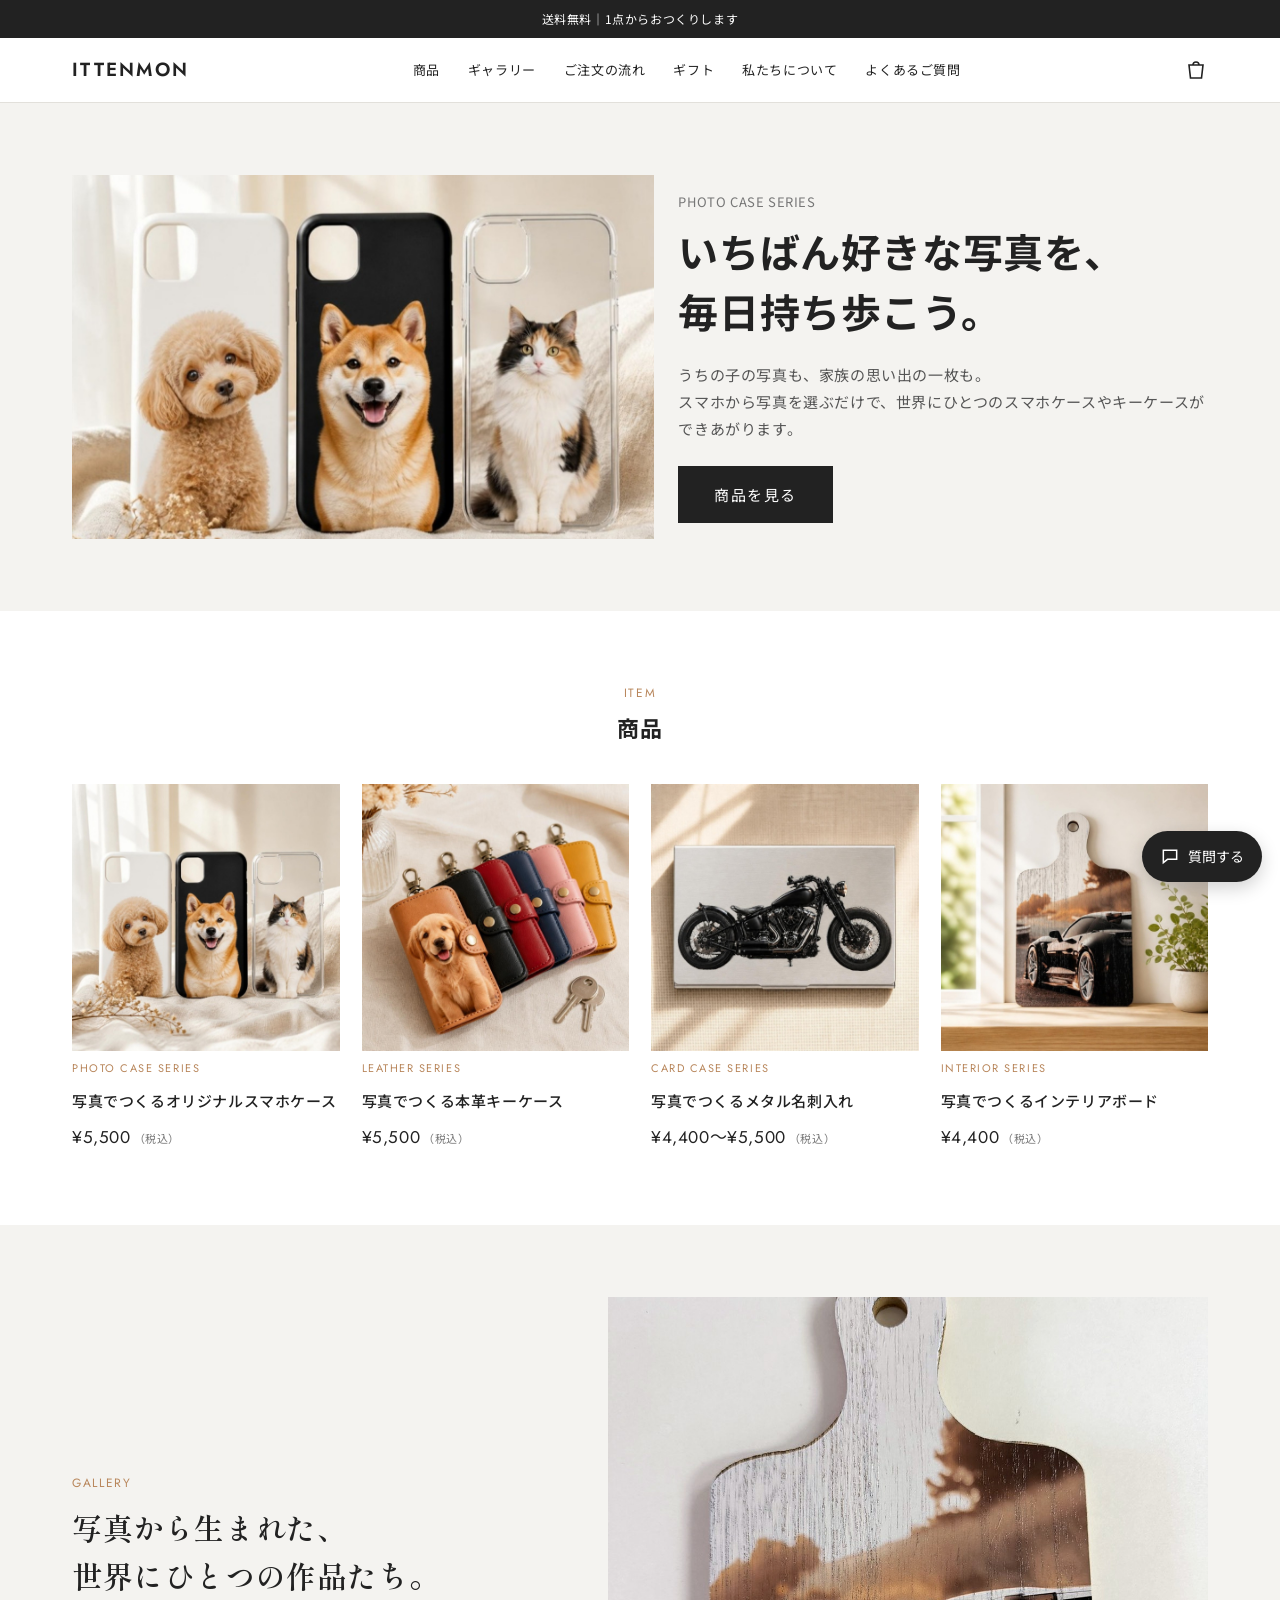
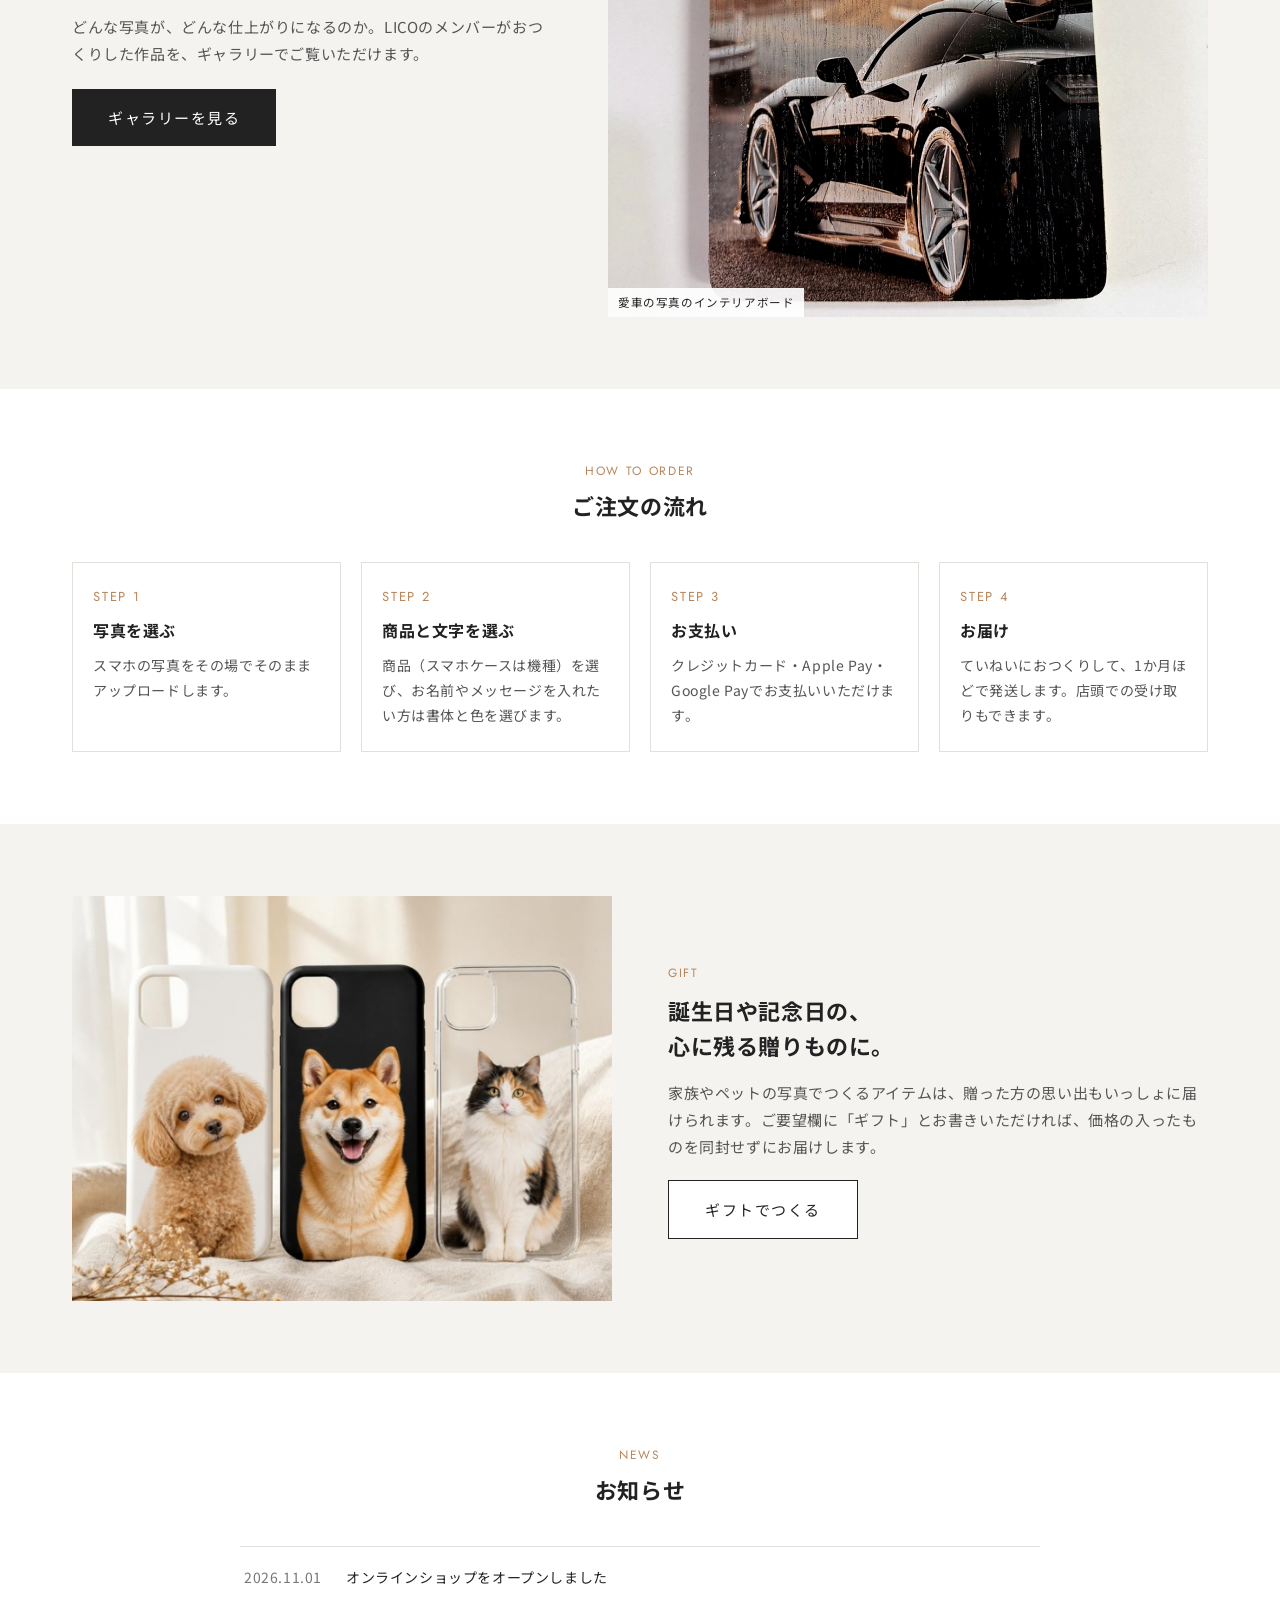
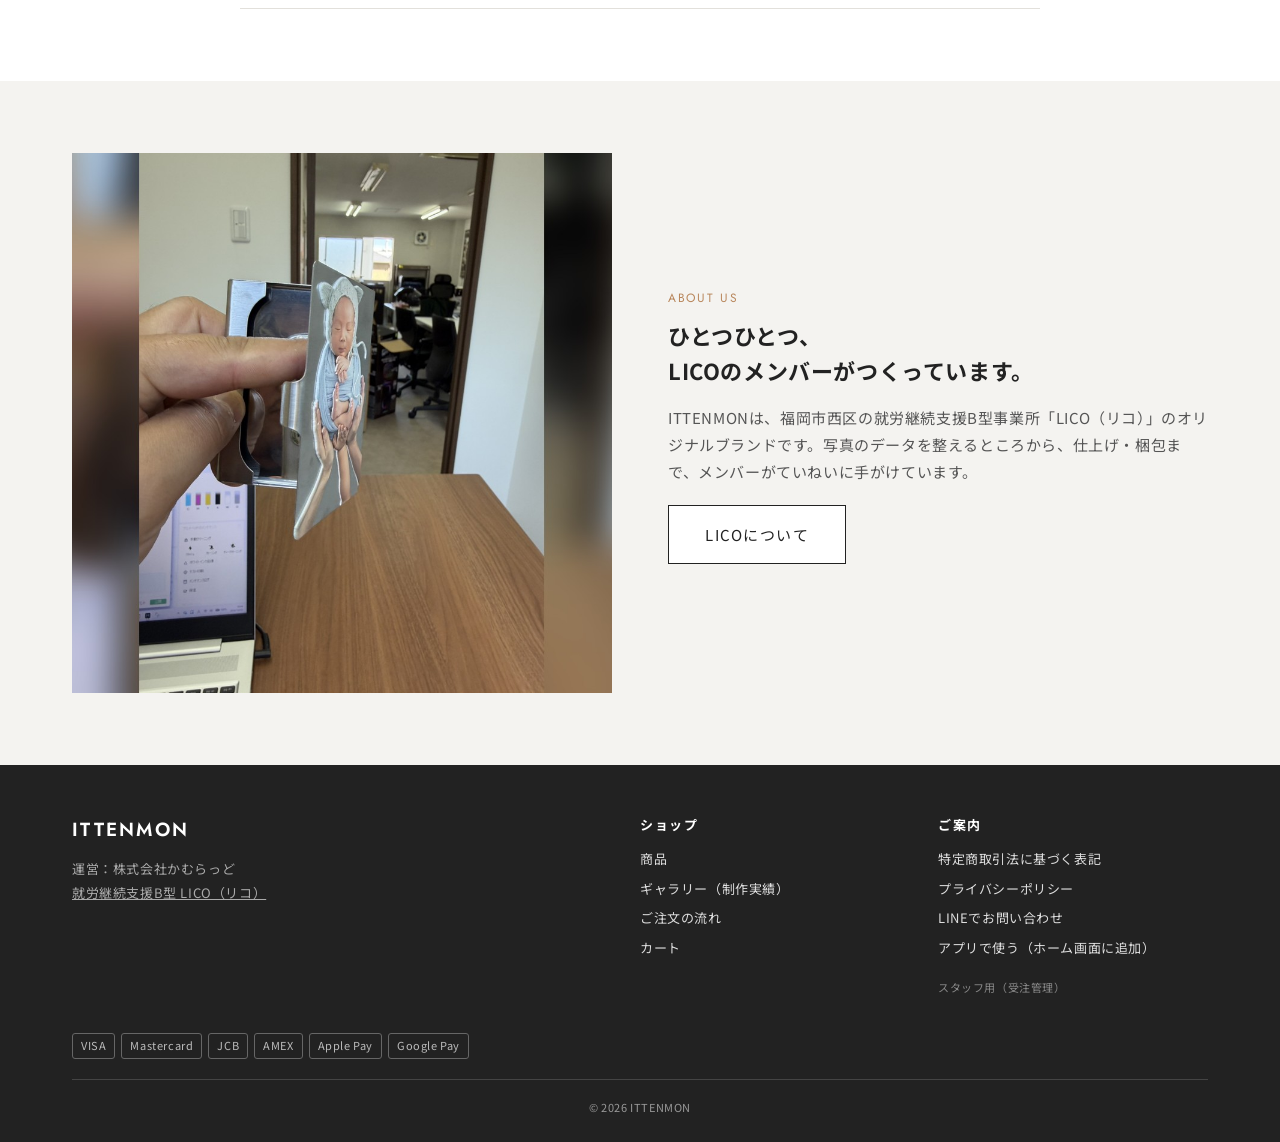
==== index.html @ b313ed53 "iPhoneのホーム画面に追加の手順を新しいSafari（…→共有）に合わせ、LINEなどアプリ内で開いたときはSafariで開くよう案内 Co-Authored-By: Claude Opus 5." ====
<!doctype html>
<html lang="ja">
<head>
<meta charset="utf-8">
<meta name="viewport" content="width=device-width, initial-scale=1, viewport-fit=cover">
<title>ITTENMON｜写真でつくるスマホケース・キーケース・名刺入れ</title>
<meta name="description" content="ITTENMON は、福岡市の就労継続支援B型事業所LICO（リコ）が手がけるオンラインショップです。お気に入りの写真で、世界にひとつのスマホケース・本革キーケース・名刺入れ・インテリアボードをおつくりします。">
<link rel="canonical" href="https://syurob-lico-fukuoka.github.io/LICO_PET_original/">
<meta property="og:type" content="website">
<meta property="og:site_name" content="ITTENMON">
<meta property="og:title" content="ITTENMON｜写真でつくるスマホケース・キーケース・名刺入れ">
<meta property="og:description" content="お気に入りの写真で、世界にひとつのスマホケースやキーケースを。福岡市の就労継続支援B型事業所LICOがおつくりします。">
<meta property="og:url" content="https://syurob-lico-fukuoka.github.io/LICO_PET_original/">
<meta property="og:image" content="https://syurob-lico-fukuoka.github.io/LICO_PET_original/img/phonecase.jpg">
<meta property="og:locale" content="ja_JP">
<meta name="twitter:card" content="summary_large_image">
<script type="application/ld+json">{"@context":"https://schema.org","@type":"OnlineStore","name":"ITTENMON","url":"https://syurob-lico-fukuoka.github.io/LICO_PET_original/","parentOrganization":{"@type":"Organization","name":"株式会社かむらっど"},"sameAs":["https://syurob-lico-fukuoka.github.io/syuroB-LICO/"]}</script>
<link rel="preconnect" href="https://fonts.googleapis.com">
<link rel="preconnect" href="https://fonts.gstatic.com" crossorigin>
<link href="https://fonts.googleapis.com/css2?family=Noto+Sans+JP:wght@400;500;700&family=Jost:wght@400;500;600&family=Shippori+Mincho:wght@600&display=swap" rel="stylesheet">
<link rel="stylesheet" href="css/shop.css?v=1017a">
<style>
.hero{position:relative;background:var(--bg-sub);overflow:hidden}
.hero-in{display:grid;gap:24px;align-items:center;padding-block:40px}
@media(min-width:900px){.hero-in{grid-template-columns:1.1fr 1fr;padding-block:72px}}
.hero img{width:100%;aspect-ratio:16/10;object-fit:cover}
.hero .sub{font-size:13px;color:var(--sub)}
.hero h1{font-size:clamp(24px,4vw,40px);line-height:1.5;margin:8px 0 20px;text-wrap:balance}
section.sec{padding-block:72px}
@media(max-width:767px){section.sec{padding-block:52px}}
.sec-title{text-align:center;margin-bottom:36px}
.sec-title .en{font-size:12px;color:var(--accent);display:block}
.sec-title h2{font-size:22px;margin-top:4px}
.bg-sub{background:var(--bg-sub)}
.feature{display:grid;gap:28px;align-items:center}
@media(min-width:900px){.feature{grid-template-columns:1fr 1fr;gap:56px}}
.feature img{aspect-ratio:1;object-fit:cover;width:100%}
.feature .price{font-family:var(--f-en);font-size:24px;margin:8px 0 16px}
.feature .price small{font-family:var(--f-body);font-size:12px;color:var(--sub);margin-left:4px}
.howto{display:grid;gap:20px;counter-reset:s}
@media(min-width:768px){.howto{grid-template-columns:repeat(4,1fr)}}
.howto li{list-style:none;background:#fff;border:1px solid var(--line);padding:22px 20px;display:flex;flex-direction:column;gap:8px}
.howto .n{font-family:var(--f-en);color:var(--accent);font-size:13px;letter-spacing:.14em}
.howto h3{font-size:16px}
.howto p{font-size:14px;color:#555}
.two{display:grid;gap:32px;align-items:center}
@media(min-width:768px){.two{grid-template-columns:1fr 1fr;gap:56px}}
.two .ph{aspect-ratio:4/3;background:var(--img);display:flex;align-items:center;justify-content:center;color:#a9a59c;font-size:12px}
.two h3{font-size:22px;line-height:1.6;margin:8px 0 16px}
.two p{color:#555;margin-bottom:20px}
.news{max-width:800px;margin:0 auto;list-style:none;border-top:1px solid var(--line)}
.news li{display:flex;gap:24px;padding:18px 4px;border-bottom:1px solid var(--line);font-size:14px}
.news time{color:var(--sub);flex-shrink:0}
@media(max-width:767px){.news li{flex-direction:column;gap:2px}}
.plist{display:grid;gap:22px;grid-template-columns:repeat(auto-fill,minmax(220px,1fr))}
.pcard{display:flex;flex-direction:column;gap:8px;color:inherit;text-decoration:none}
.pcard .ph{aspect-ratio:1;background:#f4f2ee;overflow:hidden}
.pcard .ph img{width:100%;height:100%;object-fit:cover;transition:transform .3s}
.pcard:hover .ph img{transform:scale(1.03)}
.pcard .s{font-family:var(--f-en);font-size:11px;letter-spacing:.14em;color:var(--accent)}
.pcard .n{font-size:15px;font-weight:500}
.pcard .pr{font-family:var(--f-en);font-size:17px}
.pcard .pr small{font-size:11px;color:var(--sub);margin-left:3px}
.gal{display:grid;gap:28px;align-items:center}
@media(min-width:900px){.gal{grid-template-columns:1fr 1.25fr;gap:56px}}
.gal h3{font-family:"Shippori Mincho",serif;font-weight:600;font-size:clamp(22px,3vw,30px);line-height:1.6;margin:8px 0 14px}
.gal p{color:#555;margin-bottom:22px}
.gal-pics{display:grid;gap:10px;grid-template-columns:repeat(2,1fr)}
.gal-pics a{position:relative;overflow:hidden;background:var(--img);display:block}
.gal-pics a:first-child{grid-row:span 2}
.gal-pics img{width:100%;height:100%;object-fit:cover;aspect-ratio:3/4;transition:transform .6s cubic-bezier(.2,.7,.2,1)}
.gal-pics a:not(:first-child) img{aspect-ratio:1}
.gal-pics a:hover img{transform:scale(1.04)}
.gal-pics.one{grid-template-columns:1fr}
.gal-pics.one img{aspect-ratio:4/5;max-height:620px}
.gal-pics span{position:absolute;left:0;bottom:0;background:rgba(255,255,255,.92);font-size:11.5px;padding:4px 10px}
</style>
<link rel="manifest" href="manifest.webmanifest">
<meta name="theme-color" content="#ffffff">
<link rel="apple-touch-icon" href="img/app/shop-180.png">
<link rel="icon" href="img/app/shop-192.png">
<meta name="apple-mobile-web-app-capable" content="yes">
<meta name="mobile-web-app-capable" content="yes">
<meta name="apple-mobile-web-app-title" content="ITTENMON">
</head>
<body>
<div id="site-header"></div>

<div class="hero"><div class="wrap hero-in">
  <img src="img/phonecase.jpg?v=1017a" alt="ペットの写真をプリントした白・黒・透明のスマホケース">
  <div>
    <p class="sub">PHOTO CASE SERIES</p>
    <h1>いちばん好きな写真を、<br>毎日持ち歩こう。</h1>
    <p style="margin-bottom:24px;color:#555">うちの子の写真も、家族の思い出の一枚も。<br>スマホから写真を選ぶだけで、世界にひとつのスマホケースやキーケースができあがります。</p>
    <a href="product.html" class="btn">商品を見る</a>
  </div>
</div></div>

<section class="sec" id="item">
  <div class="wrap">
    <div class="sec-title"><span class="en">ITEM</span><h2>商品</h2></div>
    <div class="plist" id="plist"></div>
  </div>
</section>

<section class="sec bg-sub" id="gallery">
  <div class="wrap gal">
    <div>
      <span class="en" style="font-size:12px;color:var(--accent)">GALLERY</span>
      <h3>写真から生まれた、<br>世界にひとつの作品たち。</h3>
      <p>どんな写真が、どんな仕上がりになるのか。LICOのメンバーがおつくりした作品を、ギャラリーでご覧いただけます。</p>
      <a href="gallery.html" class="btn">ギャラリーを見る</a>
    </div>
    <div class="gal-pics" id="galPics"></div>
  </div>
</section>

<section class="sec" id="howto">
  <div class="wrap">
    <div class="sec-title"><span class="en">HOW TO ORDER</span><h2>ご注文の流れ</h2></div>
    <ol class="howto">
      <li><span class="n">STEP 1</span><h3>写真を選ぶ</h3><p>スマホの写真をその場でそのままアップロードします。</p></li>
      <li><span class="n">STEP 2</span><h3>商品と文字を選ぶ</h3><p>商品（スマホケースは機種）を選び、お名前やメッセージを入れたい方は書体と色を選びます。</p></li>
      <li><span class="n">STEP 3</span><h3>お支払い</h3><p>クレジットカード・Apple Pay・Google Payでお支払いいただけます。</p></li>
      <li><span class="n">STEP 4</span><h3>お届け</h3><p>ていねいにおつくりして、1か月ほどで発送します。店頭での受け取りもできます。</p></li>
    </ol>
  </div>
</section>

<section class="sec bg-sub" id="gift">
  <div class="wrap two">
    <img src="img/phonecase.jpg?v=1017a" alt="ギフトにもおすすめのオリジナルケース" style="aspect-ratio:4/3;object-fit:cover;width:100%">
    <div>
      <span class="en" style="font-size:12px;color:var(--accent)">GIFT</span>
      <h3>誕生日や記念日の、<br>心に残る贈りものに。</h3>
      <p>家族やペットの写真でつくるアイテムは、贈った方の思い出もいっしょに届けられます。ご要望欄に「ギフト」とお書きいただければ、価格の入ったものを同封せずにお届けします。</p>
      <a href="product.html" class="btn btn-line">ギフトでつくる</a>
    </div>
  </div>
</section>

<section class="sec" id="news">
  <div class="wrap">
    <div class="sec-title"><span class="en">NEWS</span><h2>お知らせ</h2></div>
    <ul class="news">
      <li><time>2026.11.01</time><span>オンラインショップをオープンしました</span></li>
    </ul>
  </div>
</section>

<section class="sec bg-sub" id="about">
  <div class="wrap two">
    <img src="img/sample-work.jpg?v=1017a" alt="LICOでのものづくり" style="aspect-ratio:1;object-fit:cover;width:100%">
    <div>
      <span class="en" style="font-size:12px;color:var(--accent)">ABOUT US</span>
      <h3>ひとつひとつ、<br>LICOのメンバーがつくっています。</h3>
      <p>ITTENMONは、福岡市西区の就労継続支援B型事業所「LICO（リコ）」のオリジナルブランドです。写真のデータを整えるところから、仕上げ・梱包まで、メンバーがていねいに手がけています。</p>
      <a href="https://syurob-lico-fukuoka.github.io/syuroB-LICO/" class="btn btn-line" target="_blank" rel="noopener">LICOについて</a>
    </div>
  </div>
</section>

<div id="site-footer"></div>
<script src="js/config.js?v=1017a"></script>
<script src="js/common.js?v=1018c"></script>
<script src="js/gallery.js?v=1017a"></script>
<script src="js/chatbot.js?v=1017a" defer></script>
<script>
  const {S, yen, chrome} = window.LICO;
  chrome();
  const esc = window.LICO.esc;
  document.getElementById("plist").innerHTML = S.PRODUCTS.map(p => `<a class="pcard" href="product.html?id=${p.id}">
    <div class="ph"><img src="${esc(p.images[0])}" alt="${esc(p.name)}の見本" loading="lazy"></div>
    <span class="s">${esc(p.series)}</span><span class="n">${esc(p.name)}</span>
    <span class="pr">${p.kind === "variant" ? p.variants.map(v => yen(v.price)).join("〜") : yen(p.price)}<small>（税込）</small></span></a>`).join("");
  // ギャラリー：おすすめ（pick）→新しい順に最大3件
  const G = (window.ITTENMON_GALLERY || []).slice().sort((a,b) => (b.pick?1:0)-(a.pick?1:0) || String(b.date||"").localeCompare(String(a.date||""))).slice(0, 3);
  const gp = document.getElementById("galPics");
  if(!G.length) document.getElementById("gallery").hidden = true;
  gp.classList.toggle("one", G.length < 3);
  gp.innerHTML = (G.length < 3 ? G.slice(0,1) : G).map(w => `<a href="gallery.html?item=${encodeURIComponent(w.product)}"><img src="${esc(w.img)}" alt="${esc(w.title)}" loading="lazy"><span>${esc(w.title)}</span></a>`).join("");
</script>
</body>
</html>
---- css/shop.css ----
/* ITTENMON 共通スタイル（白ベース・墨色＋アクセント1色） */
:root{
  --bg:#ffffff; --bg-sub:#f4f3f0; --panel:#ececea; --text:#222; --sub:#777; --line:#e2e0db;
  --accent:#b8865b; --danger:#b3261e; --img:#e9e7e2; --max:1200px;
  --f-body:"Noto Sans JP","Hiragino Sans",sans-serif; --f-en:"Jost","Noto Sans JP",sans-serif;
}
*{box-sizing:border-box;margin:0;padding:0}
html{scroll-behavior:smooth}
body{background:var(--bg);color:var(--text);font-family:var(--f-body);font-size:15px;line-height:1.8;letter-spacing:.04em}
a{color:inherit;text-decoration:none}
img{max-width:100%;display:block}
[hidden]{display:none!important}
button,input,select,textarea{font:inherit;color:inherit}
.wrap{max-width:var(--max);margin:0 auto;padding-inline:16px}
@media(min-width:768px){.wrap{padding-inline:32px}}
.en{font-family:var(--f-en);letter-spacing:.14em}
:focus-visible{outline:2px solid var(--accent);outline-offset:2px}

/* お知らせバー・ヘッダー */
.notice{background:var(--text);color:#fff;font-size:12px;text-align:center;padding:8px 16px}
.mode-bar{background:var(--accent);color:#fff;font-size:13px;text-align:center;padding:8px 16px;font-weight:700}
header.site{position:sticky;top:env(safe-area-inset-top,0px);z-index:50;background:rgba(255,255,255,.96);border-bottom:1px solid var(--line);backdrop-filter:blur(6px)}
.head{display:flex;align-items:center;justify-content:space-between;height:64px;gap:16px}
.logo{font-family:var(--f-en);font-weight:600;font-size:19px;letter-spacing:.12em;white-space:nowrap}
.gnav{display:none;gap:28px;font-size:13px}
.gnav a:hover{color:var(--accent)}
@media(min-width:960px){.gnav{display:flex}}
.cart-link{position:relative;display:flex;align-items:center}
.cart-link svg{width:24px;height:24px}
.cart-count{position:absolute;top:-6px;right:-9px;background:var(--accent);color:#fff;font-size:10px;min-width:17px;height:17px;border-radius:9px;display:flex;align-items:center;justify-content:center;padding:0 4px}
.cart-count[data-n="0"]{display:none}

/* ボタン */
.btn{display:inline-flex;align-items:center;justify-content:center;gap:8px;background:var(--text);color:#fff;padding:15px 36px;font-size:15px;letter-spacing:.1em;border:0;cursor:pointer;transition:.2s}
.btn:hover{background:var(--accent)}
.btn:disabled{background:#bbb;cursor:not-allowed}
.btn-line{background:#fff;color:var(--text);border:1px solid var(--text)}
.btn-line:hover{background:var(--text);color:#fff}
.btn-block{width:100%}

/* 商品ページ */
.p-head{text-align:center;padding:40px 0 24px}
.p-head .series{font-size:12px;color:var(--sub)}
.p-head h1{font-size:clamp(20px,3vw,28px);font-weight:700;line-height:1.5;margin-top:6px;text-wrap:balance}
.p-head .price{font-family:var(--f-en);font-size:22px;margin-top:10px}
.p-head .price small{font-family:var(--f-body);font-size:12px;color:var(--sub);margin-left:4px}
.price-bar{position:sticky;top:calc(env(safe-area-inset-top,0px) + 64px);z-index:40;background:rgba(255,255,255,.97);border-bottom:1px solid var(--line);text-align:center;padding:8px 16px;font-family:var(--f-en);font-size:18px;transform:translateY(-100%);opacity:0;pointer-events:none;transition:.2s}
.price-bar.show{transform:none;opacity:1}
.p-main{display:grid;gap:32px;padding-bottom:56px}
@media(min-width:900px){.p-main{grid-template-columns:1fr 1fr;gap:48px;align-items:start}}
.p-media{display:flex;flex-direction:column;gap:12px;min-width:0}
@media(min-width:900px){.p-media{position:sticky;top:140px}}
.p-main-img{aspect-ratio:1;background:var(--bg-sub);display:flex;align-items:center;justify-content:center;overflow:hidden;position:relative}
.thumbs{display:grid;grid-template-columns:repeat(5,1fr);gap:8px}
.thumbs button{aspect-ratio:1;border:1px solid var(--line);background:var(--bg-sub);padding:0;cursor:pointer;overflow:hidden}
.thumbs button[aria-current="true"]{border:2px solid var(--text)}
.thumbs img{width:100%;height:100%;object-fit:cover}

/* ケースのプレビュー */
.mock{width:46%;max-width:260px;aspect-ratio:9/19;border-radius:15% / 7%;background:#d9d6cf;box-shadow:0 18px 40px rgba(0,0,0,.18), inset 0 0 0 3px rgba(255,255,255,.4);position:relative;overflow:hidden}
.mock img{width:100%;height:100%;object-fit:cover}
.mock .cam{position:absolute;top:3.5%;left:6%;width:36%;aspect-ratio:1;border-radius:22%;background:rgba(30,30,30,.82);box-shadow:inset 0 0 0 2px rgba(255,255,255,.18)}
.mock .txt{position:absolute;left:8%;right:8%;bottom:9%;text-align:center;font-size:clamp(16px,2.6vw,26px);line-height:1.3;overflow-wrap:anywhere;text-shadow:0 1px 3px rgba(0,0,0,.35)}
.mock .empty{position:absolute;inset:0;display:flex;align-items:center;justify-content:center;text-align:center;font-size:12px;color:#8d887e;padding:20px}
.mock-cap{font-size:12px;color:var(--sub);text-align:center}

.p-info{display:flex;flex-direction:column;gap:20px;min-width:0}
.p-lead{white-space:pre-line}
.p-note{font-size:12px;color:var(--sub)}
.co-title{font-family:var(--f-en);font-weight:600;font-size:18px;letter-spacing:.12em;margin-top:8px}
.steps{list-style:none;display:flex;flex-direction:column}
.steps li{display:flex;align-items:center;gap:16px;position:relative;padding:6px 0}
.steps li+li::before{content:"▼";position:absolute;left:26px;top:-9px;font-size:8px;color:#aaa}
.steps .no{font-family:var(--f-en);font-size:11px;color:var(--sub);width:84px;flex-shrink:0;white-space:nowrap}
.steps a{border-bottom:1px solid transparent}
.steps a:hover{border-color:var(--text)}
.steps .done{color:var(--accent);font-size:12px}

.form-panel{background:var(--panel);padding:24px 20px;display:flex;flex-direction:column;gap:22px}
@media(min-width:600px){.form-panel{padding:28px 32px}}
.fld{display:flex;flex-direction:column;gap:8px;min-width:0}
.fld>label,.fld>.lbl{font-weight:700;font-size:14px}
.fld .req{color:var(--danger);font-size:11px;margin-left:6px;font-weight:400}
.fld .opt{color:var(--sub);font-size:11px;margin-left:6px;font-weight:400}
.fld input[type=text],.fld input[type=email],.fld input[type=tel],.fld select,.fld textarea{width:100%;background:#fff;border:1px solid #d6d3cc;padding:12px;font-size:15px;border-radius:0}
.fld select{max-width:340px}
.fld .help{font-size:12px;color:var(--sub)}
.fld .err{font-size:12px;color:var(--danger)}
.upload{display:flex;gap:14px;align-items:center;flex-wrap:wrap}
.upload .pick{display:inline-flex;align-items:center;gap:8px;background:#fff;border:1px dashed #a9a59c;padding:14px 18px;cursor:pointer}
.upload .pick input{position:absolute;width:1px;height:1px;opacity:0}
.upload .pv{width:72px;height:72px;object-fit:cover;border:1px solid var(--line);background:#fff}
.upload .state{font-size:13px}
.check{display:flex;gap:8px;align-items:flex-start;font-size:14px;cursor:pointer}
.check input{margin-top:5px}
.swatches{display:flex;gap:10px;flex-wrap:wrap}
.swatches button{background:#fff;border:1px solid #d6d3cc;padding:8px 10px;min-width:74px;cursor:pointer;display:flex;flex-direction:column;align-items:center;gap:4px;font-size:12px}
.swatches button .s{font-size:18px;line-height:1.2}
.swatches button .dot{width:22px;height:22px;border-radius:50%;border:1px solid #bbb}
.swatches button[aria-pressed="true"]{border:2px solid var(--text);padding:7px 9px}
.qty{display:inline-flex;border:1px solid #d6d3cc;background:#fff}
.qty button{width:44px;height:44px;border:0;background:none;font-size:18px;cursor:pointer}
.qty output{width:52px;display:flex;align-items:center;justify-content:center;font-family:var(--f-en);font-size:16px}
.sum-row{display:flex;justify-content:space-between;align-items:baseline;border-top:1px solid #d6d3cc;padding-top:14px}
.sum-row .v{font-family:var(--f-en);font-size:24px;font-variant-numeric:tabular-nums}
.sum-row .v small{font-family:var(--f-body);font-size:12px;color:var(--sub);margin-left:4px}
.ship-note{font-size:13px;color:var(--sub);white-space:pre-line}

/* 説明（CUSTOM LIST）・FAQ */
.c-list{border-top:1px solid var(--line);padding-block:48px;display:flex;flex-direction:column;gap:36px;max-width:760px;margin:0 auto}
.c-list h2{font-family:var(--f-en);font-size:18px;letter-spacing:.14em;text-align:center}
.c-item h3{font-size:16px;margin-bottom:8px}
.c-item p{color:#444;white-space:pre-line}
.c-item .back{display:inline-block;margin-top:10px;font-size:12px;color:var(--sub);border-bottom:1px solid var(--sub)}
.faq{max-width:760px;margin:0 auto;padding-bottom:64px}
.faq h2{font-family:var(--f-en);font-size:18px;letter-spacing:.14em;text-align:center;margin-bottom:20px}
.faq details{border-bottom:1px solid var(--line);padding:16px 4px}
.faq summary{cursor:pointer;font-weight:500;list-style:none;display:flex;justify-content:space-between;gap:12px}
.faq summary::after{content:"＋";color:var(--sub)}
.faq details[open] summary::after{content:"－"}
.faq details p{margin-top:10px;color:#444}

/* カート・注文情報 */
.page-title{text-align:center;padding:40px 0 28px}
.page-title .en{font-size:12px;color:var(--accent)}
.page-title h1{font-size:22px;margin-top:4px}
.cart-grid{display:grid;gap:32px;padding-bottom:64px}
@media(min-width:900px){.cart-grid{grid-template-columns:1.2fr 1fr;align-items:start}}
.ci{display:grid;grid-template-columns:88px 1fr;gap:16px;padding:18px 0;border-bottom:1px solid var(--line)}
.ci img,.ci .noimg{width:88px;height:88px;object-fit:contain;background:var(--bg-sub);display:flex;align-items:center;justify-content:center;font-size:11px;color:var(--sub);text-align:center}
.ci .name{font-weight:700}
.ci dl{display:grid;grid-template-columns:auto 1fr;gap:2px 12px;font-size:13px;color:#555;margin-top:4px}
.ci dt{color:var(--sub)}
.ci .row{display:flex;justify-content:space-between;align-items:center;gap:12px;margin-top:10px;flex-wrap:wrap}
.ci .rm{background:none;border:0;color:var(--sub);font-size:12px;text-decoration:underline;cursor:pointer}
.ci .amt{font-family:var(--f-en);font-variant-numeric:tabular-nums}
.box{background:var(--bg-sub);padding:24px 20px;display:flex;flex-direction:column;gap:18px}
.box h2{font-size:16px}
.totals{display:flex;flex-direction:column;gap:6px;font-size:14px}
.totals div{display:flex;justify-content:space-between}
.totals .grand{font-size:18px;font-weight:700;border-top:1px solid #d6d3cc;padding-top:10px;margin-top:4px}
.totals .grand span:last-child{font-family:var(--f-en)}
.seg{display:flex;border:1px solid #d6d3cc;background:#fff}
.seg button{flex:1;border:0;background:none;padding:12px 8px;cursor:pointer;font-size:14px}
.seg button[aria-pressed="true"]{background:var(--text);color:#fff;font-weight:700}
.grid2{display:grid;gap:14px}
@media(min-width:600px){.grid2{grid-template-columns:1fr 1fr}}
.alert{background:#fbe9e7;color:var(--danger);padding:12px 14px;font-size:14px}
.info{background:#fff;border:1px solid var(--line);padding:12px 14px;font-size:13px;color:#555}
.empty-cart{text-align:center;padding:40px 0 80px;color:var(--sub);display:flex;flex-direction:column;gap:20px;align-items:center}
.done-box{max-width:640px;margin:0 auto;padding:24px 0 80px;text-align:center;display:flex;flex-direction:column;gap:20px;align-items:center}
.done-box .no{font-family:var(--f-en);font-size:26px;letter-spacing:.1em;background:var(--bg-sub);padding:10px 24px}
.spinner{width:28px;height:28px;border:3px solid var(--line);border-top-color:var(--text);border-radius:50%;animation:spin 1s linear infinite}
@keyframes spin{to{transform:rotate(360deg)}}
@media (prefers-reduced-motion:reduce){.spinner{animation:none}}

/* 特商法など */
.doc{max-width:820px;margin:0 auto;padding-bottom:72px}
.doc table{width:100%;border-collapse:collapse;font-size:14px}
.doc th,.doc td{border-bottom:1px solid var(--line);padding:14px 10px;text-align:left;vertical-align:top}
.doc th{width:32%;color:var(--sub);font-weight:500}
.todo{color:var(--danger);font-weight:700}

/* フッター */
footer.site{background:var(--text);color:#ddd;padding:48px 0 24px;font-size:13px}
.foot{display:grid;gap:28px}
@media(min-width:768px){.foot{grid-template-columns:2fr 1fr 1fr}}
.foot .logo{color:#fff}
.foot h4{color:#fff;font-size:13px;margin-bottom:8px;letter-spacing:.12em}
.foot ul{list-style:none}
.foot li{padding:3px 0}
.foot a:hover{color:#fff;text-decoration:underline}
.pay{display:flex;flex-wrap:wrap;gap:6px;margin-top:32px}
.pay span{border:1px solid #666;border-radius:3px;padding:2px 8px;font-size:11px;color:#bbb}
.copy{margin-top:20px;padding-top:18px;border-top:1px solid #444;font-size:11px;color:#999;text-align:center}

.toast{position:fixed;left:50%;bottom:calc(24px + env(safe-area-inset-bottom,0px));transform:translate(-50%,20px);background:var(--text);color:#fff;padding:12px 24px;font-size:13px;opacity:0;transition:.3s;z-index:200;pointer-events:none}
.toast.show{opacity:1;transform:translate(-50%,0)}

/* ===== アプリ表示：スマホの下タブ ===== */
.tabbar{display:none}
@media(max-width:959px){
  body.has-tabbar{padding-bottom:calc(60px + env(safe-area-inset-bottom,0px))}
  .tabbar{display:grid;grid-template-columns:repeat(4,1fr);position:fixed;left:0;right:0;bottom:0;z-index:60;background:rgba(255,255,255,.97);backdrop-filter:blur(8px);border-top:1px solid var(--line);padding-bottom:env(safe-area-inset-bottom,0px)}
  .tabbar a{display:flex;flex-direction:column;align-items:center;gap:1px;padding:7px 2px 6px;font-size:10.5px;color:var(--sub);position:relative;letter-spacing:.02em}
  .tabbar svg{width:23px;height:23px}
  .tabbar a[aria-current="page"]{color:var(--text);font-weight:700}
  .tabbar .cart-count{top:3px;right:calc(50% - 20px)}
}
.install-modal{position:fixed;inset:0;z-index:200;background:rgba(0,0,0,.45);display:flex;align-items:flex-end;justify-content:center;padding:16px}
@media(min-width:600px){.install-modal{align-items:center}}
.install-box{background:#fff;width:min(420px,100%);padding:24px 22px;display:flex;flex-direction:column;gap:12px;font-size:14px}
.install-box h3{font-size:17px}
.install-box ol{padding-left:20px;display:flex;flex-direction:column;gap:6px}
@media(max-width:959px){
  body.has-tabbar .cb-btn{bottom:calc(72px + env(safe-area-inset-bottom,0px))!important;padding:11px 15px!important}
  body.has-tabbar .cb{bottom:calc(72px + env(safe-area-inset-bottom,0px))!important;height:min(560px,calc(100dvh - 150px))!important}
}
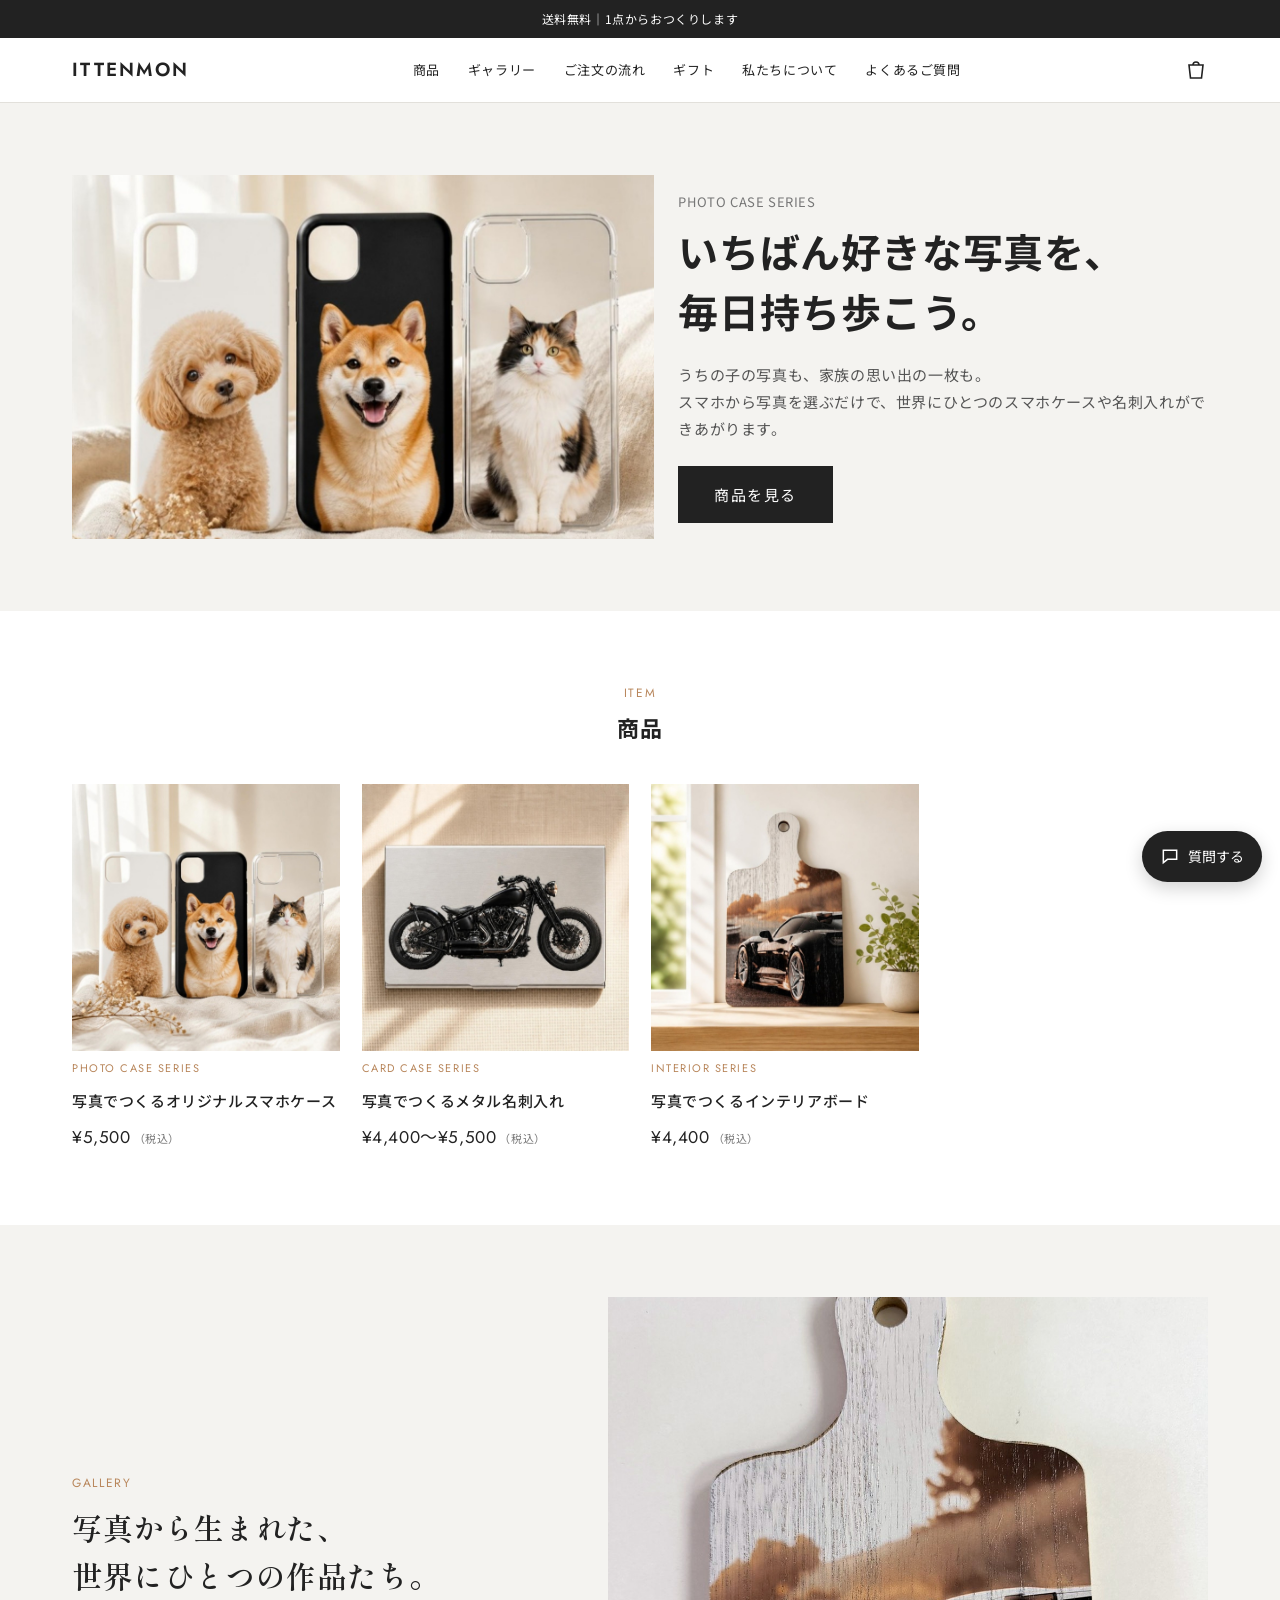
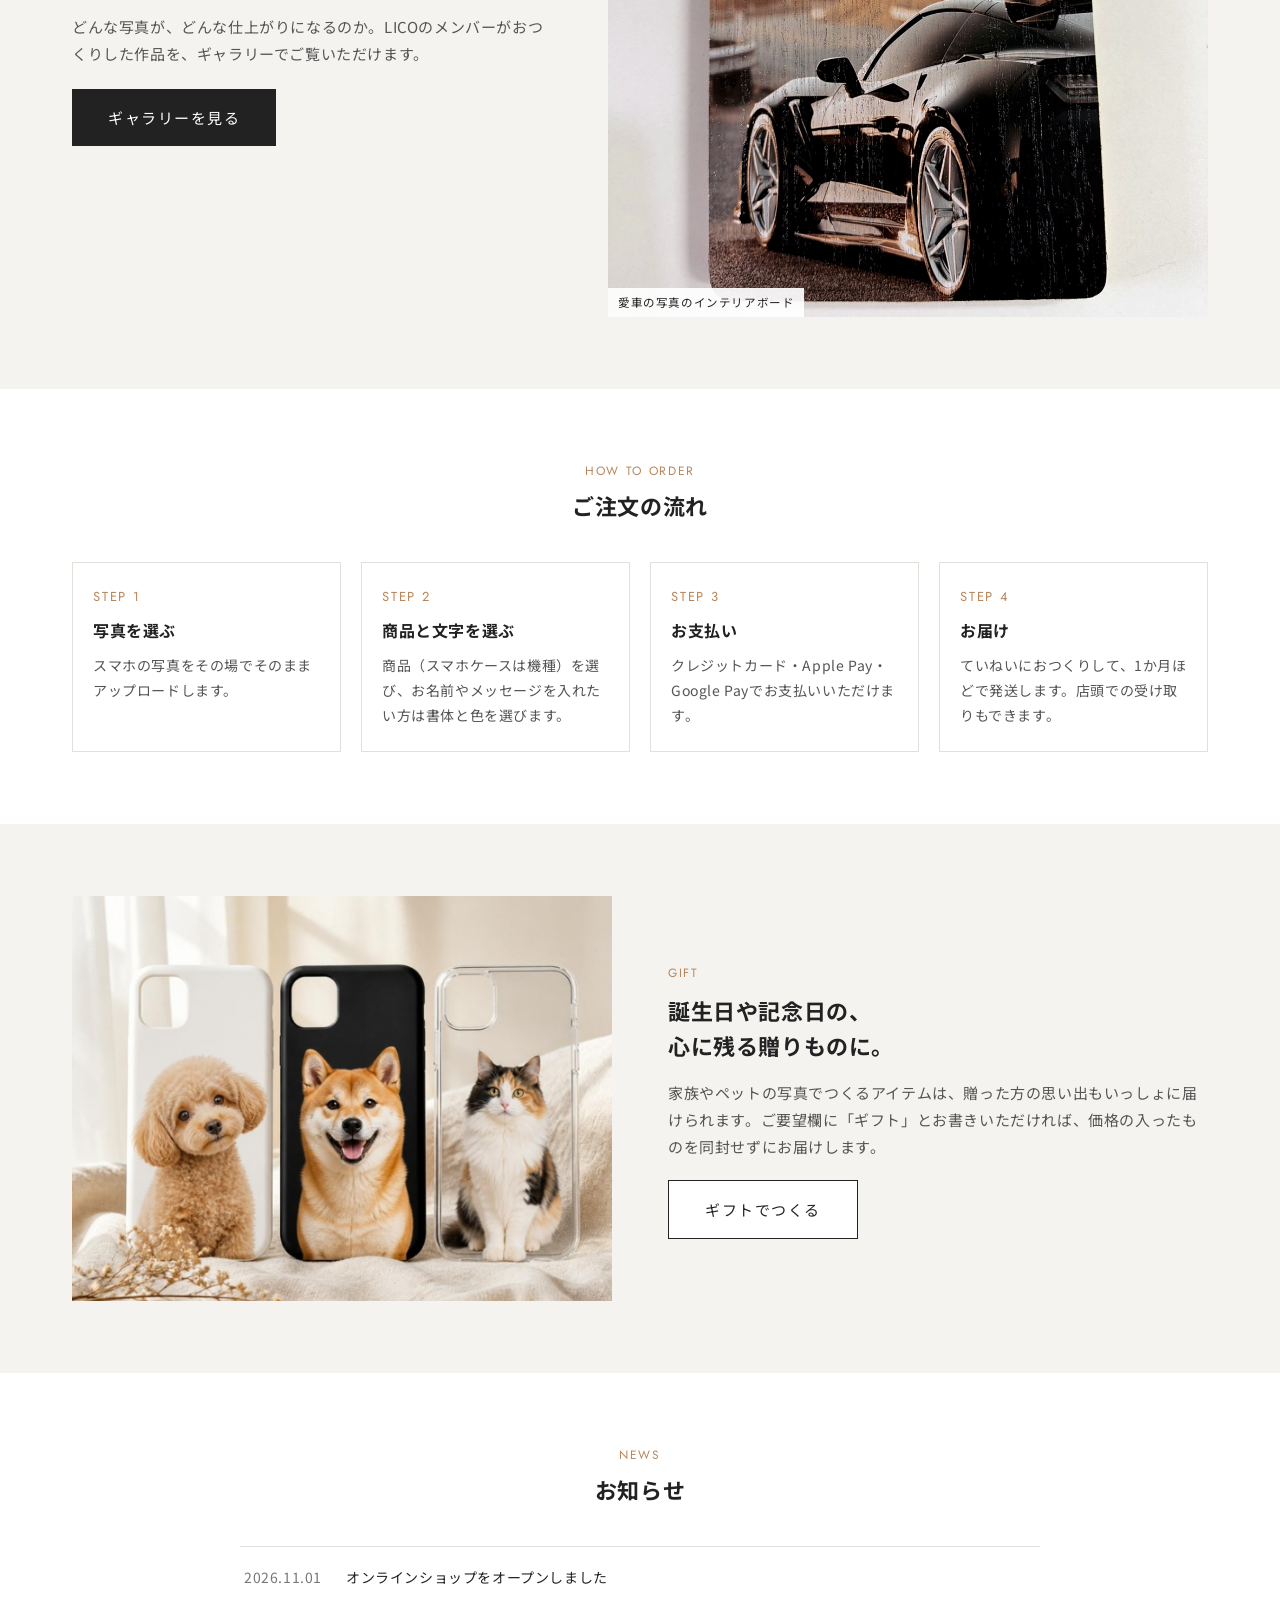
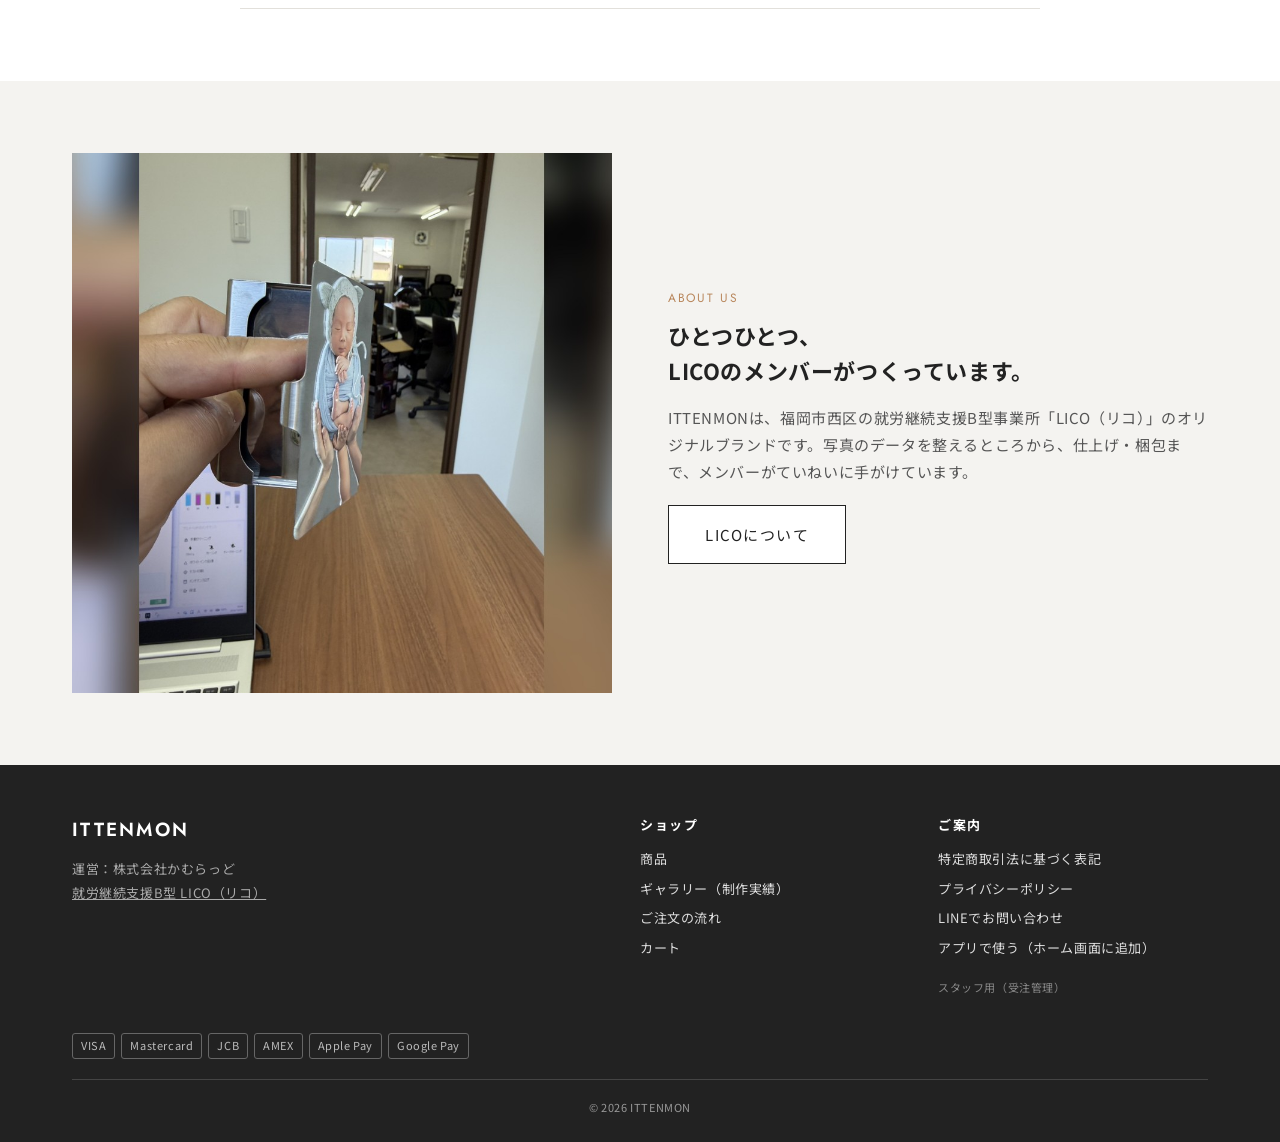
==== commit 9ce27422: "キーケースを商品から削除（商品一覧・チャットボット・説明文から外す） Co-Authored-By: Claude Opus 5.5 <noreply@anthropic.com>" ====
--- a/index.html
+++ b/index.html
@@ -3,13 +3,13 @@
 <head>
 <meta charset="utf-8">
 <meta name="viewport" content="width=device-width, initial-scale=1, viewport-fit=cover">
-<title>ITTENMON｜写真でつくるスマホケース・キーケース・名刺入れ</title>
-<meta name="description" content="ITTENMON は、福岡市の就労継続支援B型事業所LICO（リコ）が手がけるオンラインショップです。お気に入りの写真で、世界にひとつのスマホケース・本革キーケース・名刺入れ・インテリアボードをおつくりします。">
+<title>ITTENMON｜写真でつくるスマホケース・名刺入れ・インテリアボード</title>
+<meta name="description" content="ITTENMON は、福岡市の就労継続支援B型事業所LICO（リコ）が手がけるオンラインショップです。お気に入りの写真で、世界にひとつのスマホケース・名刺入れ・インテリアボードをおつくりします。">
 <link rel="canonical" href="https://syurob-lico-fukuoka.github.io/LICO_PET_original/">
 <meta property="og:type" content="website">
 <meta property="og:site_name" content="ITTENMON">
-<meta property="og:title" content="ITTENMON｜写真でつくるスマホケース・キーケース・名刺入れ">
-<meta property="og:description" content="お気に入りの写真で、世界にひとつのスマホケースやキーケースを。福岡市の就労継続支援B型事業所LICOがおつくりします。">
+<meta property="og:title" content="ITTENMON｜写真でつくるスマホケース・名刺入れ・インテリアボード">
+<meta property="og:description" content="お気に入りの写真で、世界にひとつのスマホケースや名刺入れを。福岡市の就労継続支援B型事業所LICOがおつくりします。">
 <meta property="og:url" content="https://syurob-lico-fukuoka.github.io/LICO_PET_original/">
 <meta property="og:image" content="https://syurob-lico-fukuoka.github.io/LICO_PET_original/img/phonecase.jpg">
 <meta property="og:locale" content="ja_JP">
@@ -91,7 +91,7 @@
   <div>
     <p class="sub">PHOTO CASE SERIES</p>
     <h1>いちばん好きな写真を、<br>毎日持ち歩こう。</h1>
-    <p style="margin-bottom:24px;color:#555">うちの子の写真も、家族の思い出の一枚も。<br>スマホから写真を選ぶだけで、世界にひとつのスマホケースやキーケースができあがります。</p>
+    <p style="margin-bottom:24px;color:#555">うちの子の写真も、家族の思い出の一枚も。<br>スマホから写真を選ぶだけで、世界にひとつのスマホケースや名刺入れができあがります。</p>
     <a href="product.html" class="btn">商品を見る</a>
   </div>
 </div></div>
@@ -161,10 +161,10 @@
 </section>
 
 <div id="site-footer"></div>
-<script src="js/config.js?v=1017a"></script>
-<script src="js/common.js?v=1018c"></script>
-<script src="js/gallery.js?v=1017a"></script>
-<script src="js/chatbot.js?v=1017a" defer></script>
+<script src="js/config.js?v=1020a"></script>
+<script src="js/common.js?v=1018d"></script>
+<script src="js/gallery.js?v=1020a"></script>
+<script src="js/chatbot.js?v=1020a" defer></script>
 <script>
   const {S, yen, chrome} = window.LICO;
   chrome();
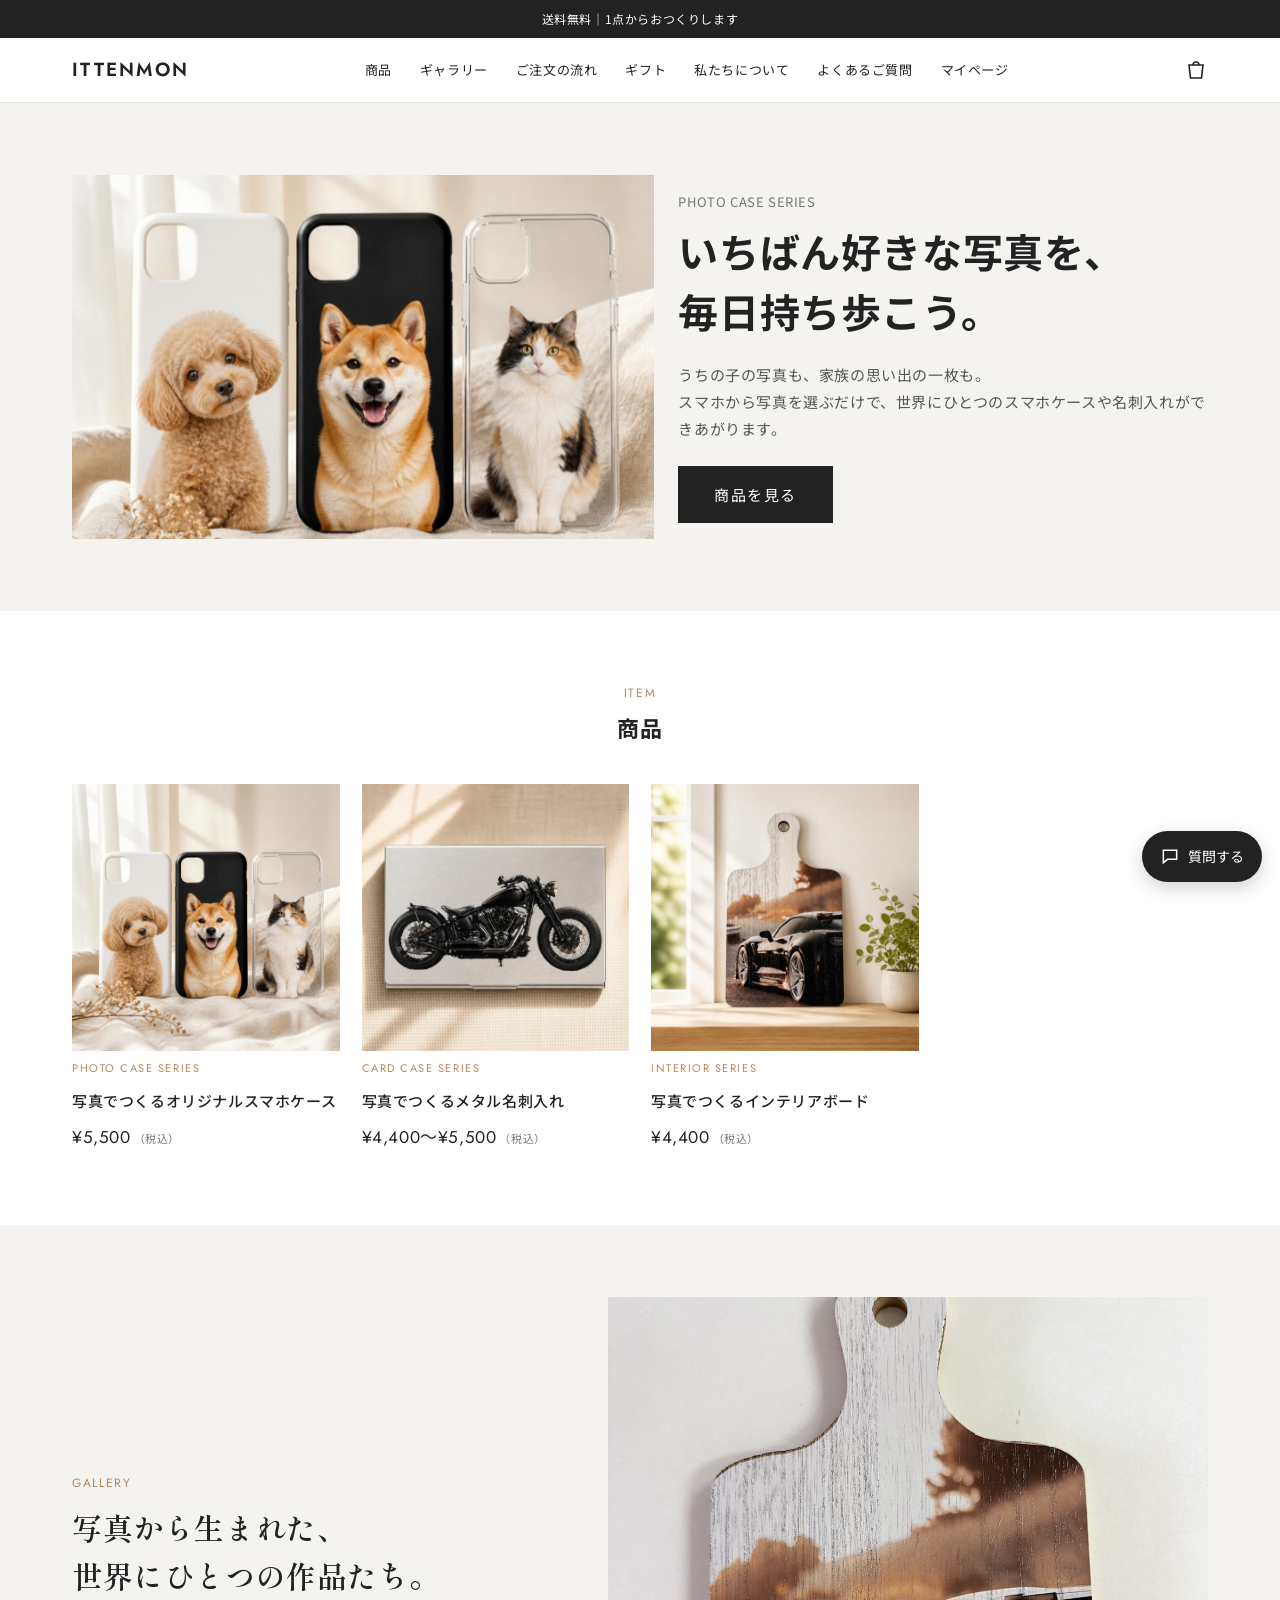
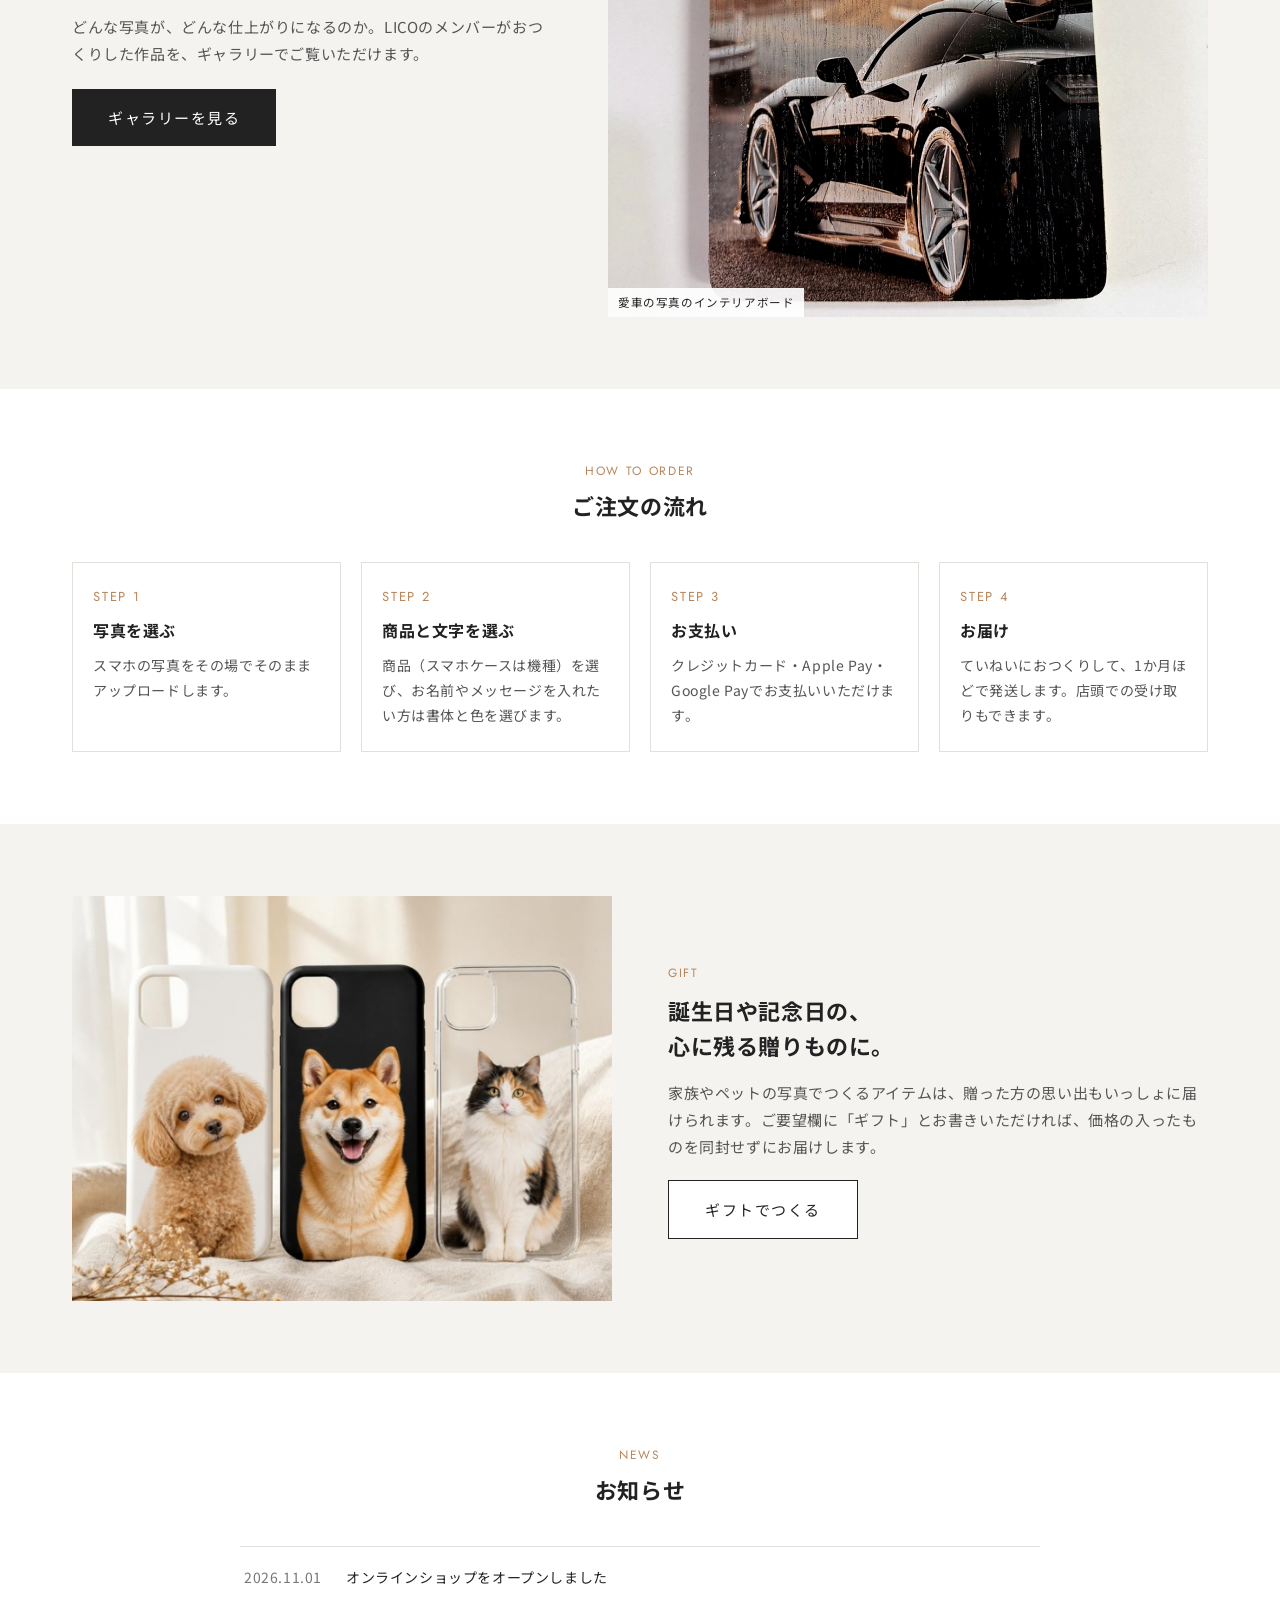
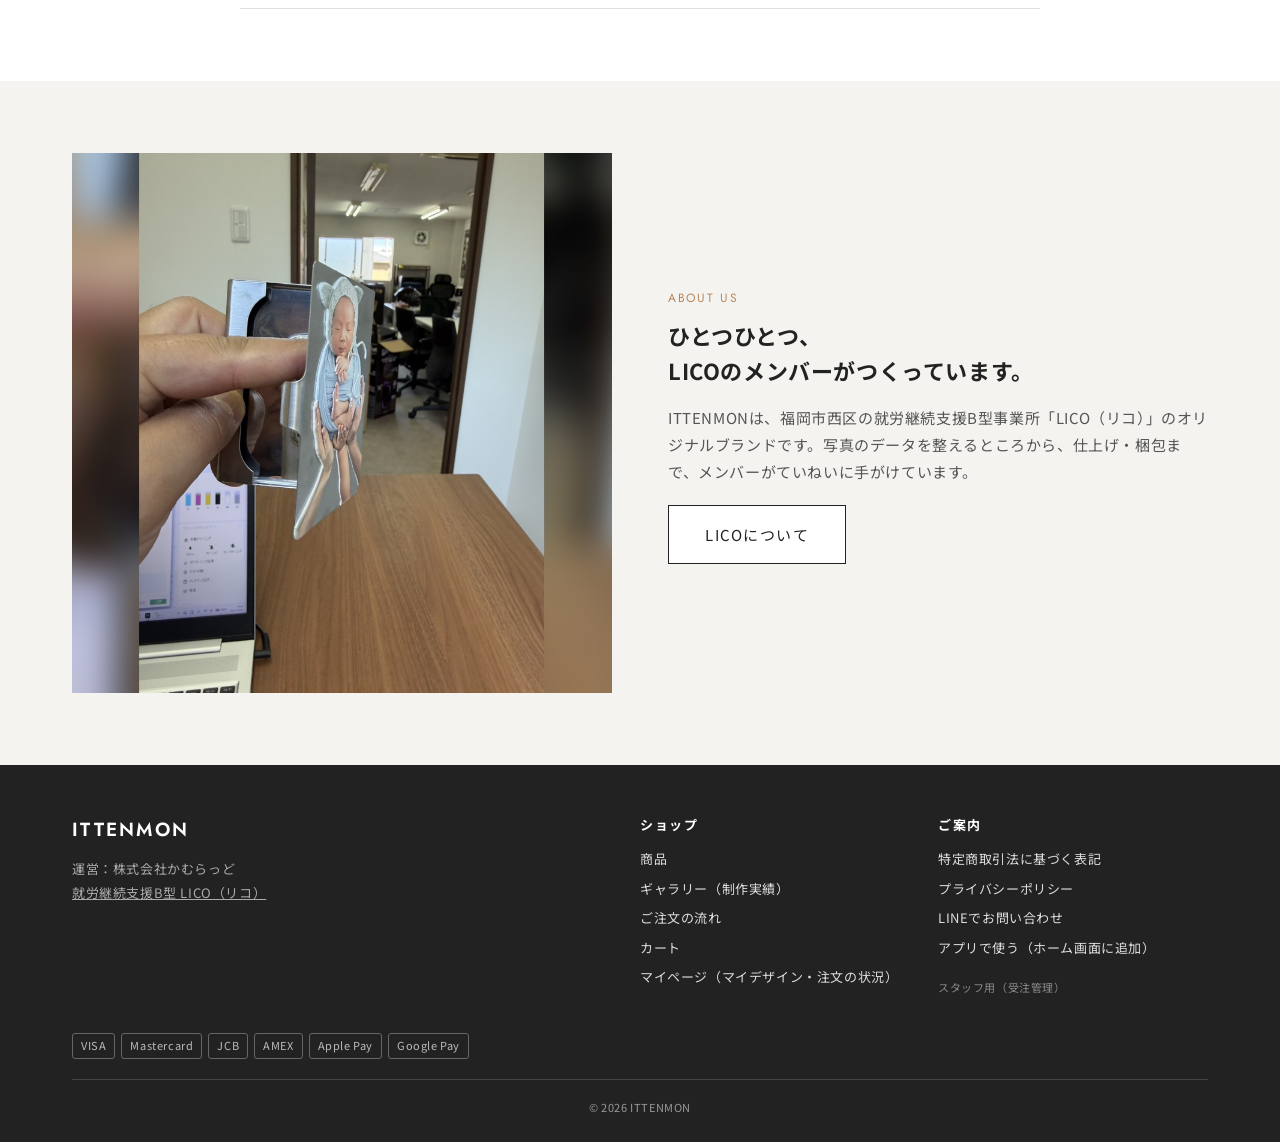
==== commit d4402e9b: "マイページを追加：マイデザイン（作ったデザインを端末に保存して開き直せる・カートに入れたデザインも自動で残す）と、ご注文の状況（注文番号＋電話番号の下4けたで製作の進み具合を表示）。下のタブにマイペー" ====
--- a/index.html
+++ b/index.html
@@ -18,7 +18,7 @@
 <link rel="preconnect" href="https://fonts.googleapis.com">
 <link rel="preconnect" href="https://fonts.gstatic.com" crossorigin>
 <link href="https://fonts.googleapis.com/css2?family=Noto+Sans+JP:wght@400;500;700&family=Jost:wght@400;500;600&family=Shippori+Mincho:wght@600&display=swap" rel="stylesheet">
-<link rel="stylesheet" href="css/shop.css?v=1017a">
+<link rel="stylesheet" href="css/shop.css?v=1101a">
 <style>
 .hero{position:relative;background:var(--bg-sub);overflow:hidden}
 .hero-in{display:grid;gap:24px;align-items:center;padding-block:40px}
@@ -162,7 +162,7 @@
 
 <div id="site-footer"></div>
 <script src="js/config.js?v=1020a"></script>
-<script src="js/common.js?v=1018d"></script>
+<script src="js/common.js?v=1101a"></script>
 <script src="js/gallery.js?v=1020a"></script>
 <script src="js/chatbot.js?v=1020a" defer></script>
 <script>
--- a/css/shop.css
+++ b/css/shop.css
@@ -181,7 +181,7 @@
 .tabbar{display:none}
 @media(max-width:959px){
   body.has-tabbar{padding-bottom:calc(60px + env(safe-area-inset-bottom,0px))}
-  .tabbar{display:grid;grid-template-columns:repeat(4,1fr);position:fixed;left:0;right:0;bottom:0;z-index:60;background:rgba(255,255,255,.97);backdrop-filter:blur(8px);border-top:1px solid var(--line);padding-bottom:env(safe-area-inset-bottom,0px)}
+  .tabbar{display:grid;grid-template-columns:repeat(5,1fr);position:fixed;left:0;right:0;bottom:0;z-index:60;background:rgba(255,255,255,.97);backdrop-filter:blur(8px);border-top:1px solid var(--line);padding-bottom:env(safe-area-inset-bottom,0px)}
   .tabbar a{display:flex;flex-direction:column;align-items:center;gap:1px;padding:7px 2px 6px;font-size:10.5px;color:var(--sub);position:relative;letter-spacing:.02em}
   .tabbar svg{width:23px;height:23px}
   .tabbar a[aria-current="page"]{color:var(--text);font-weight:700}
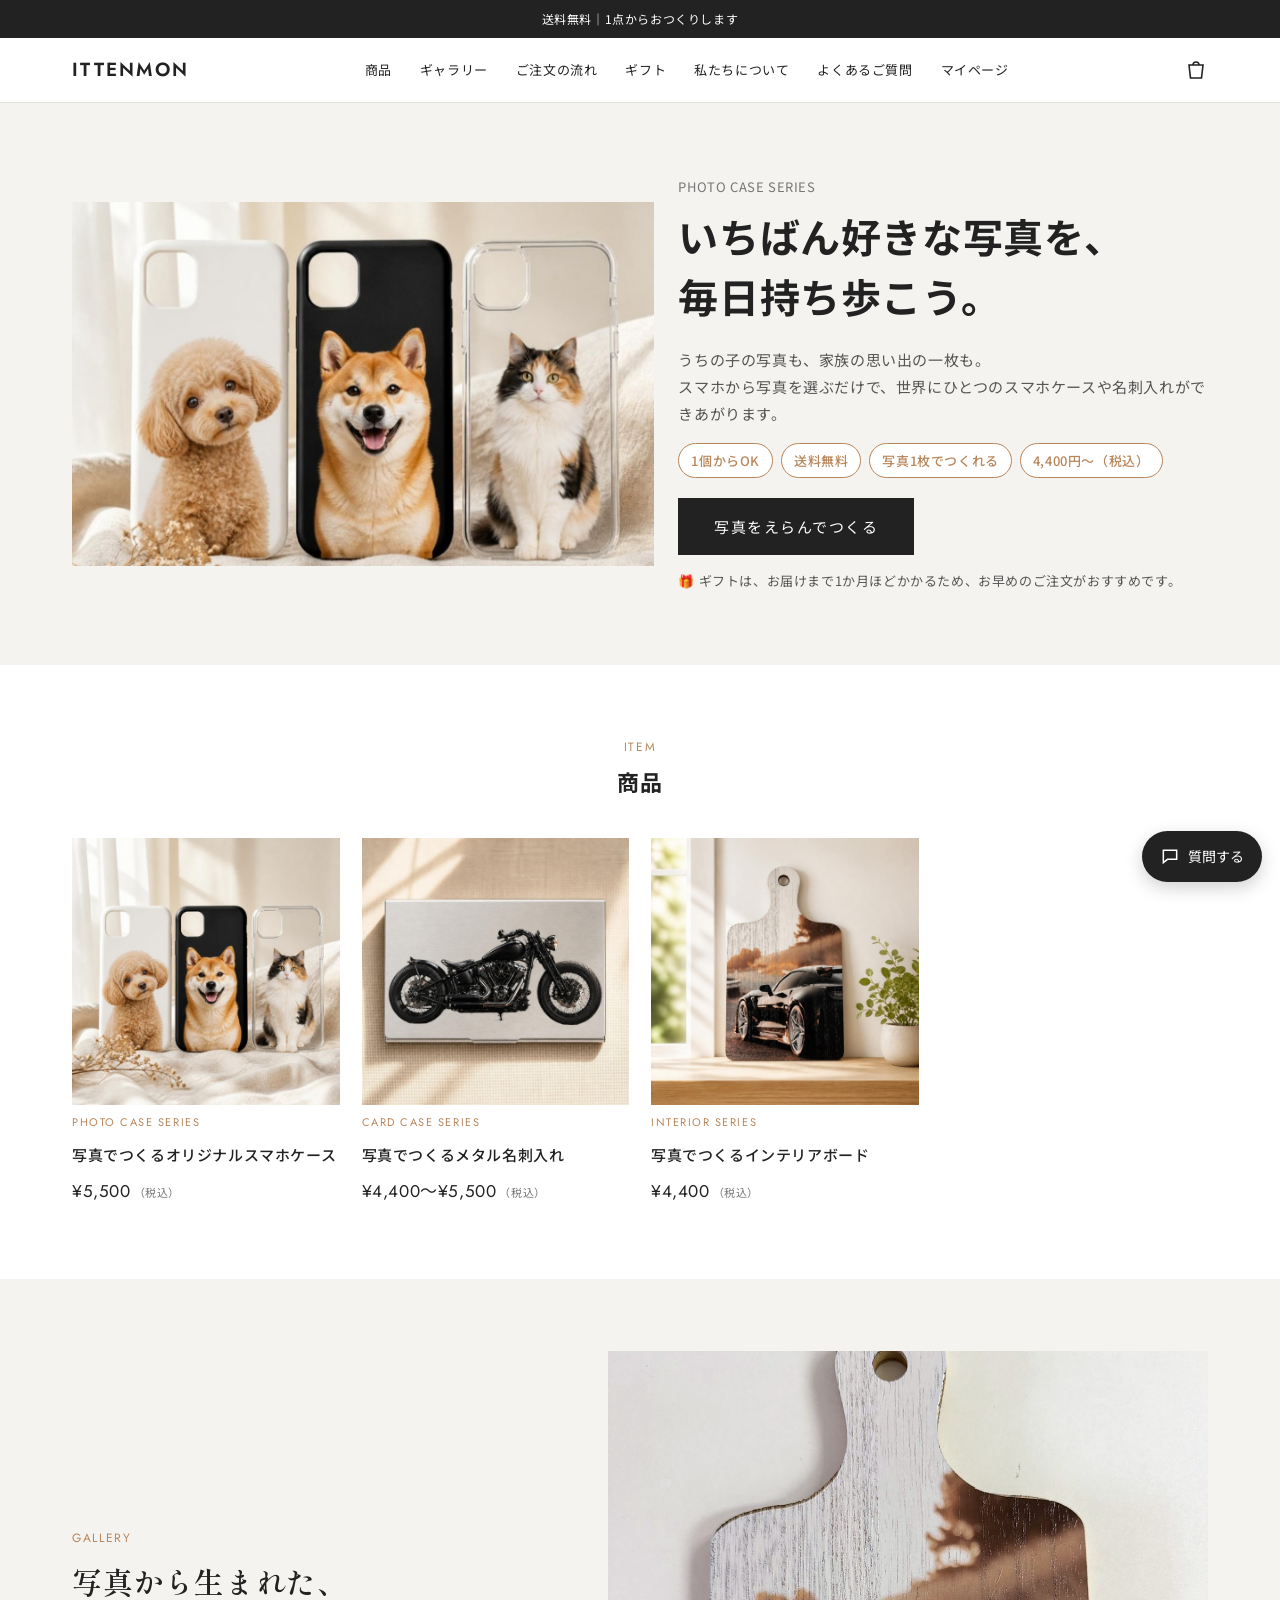
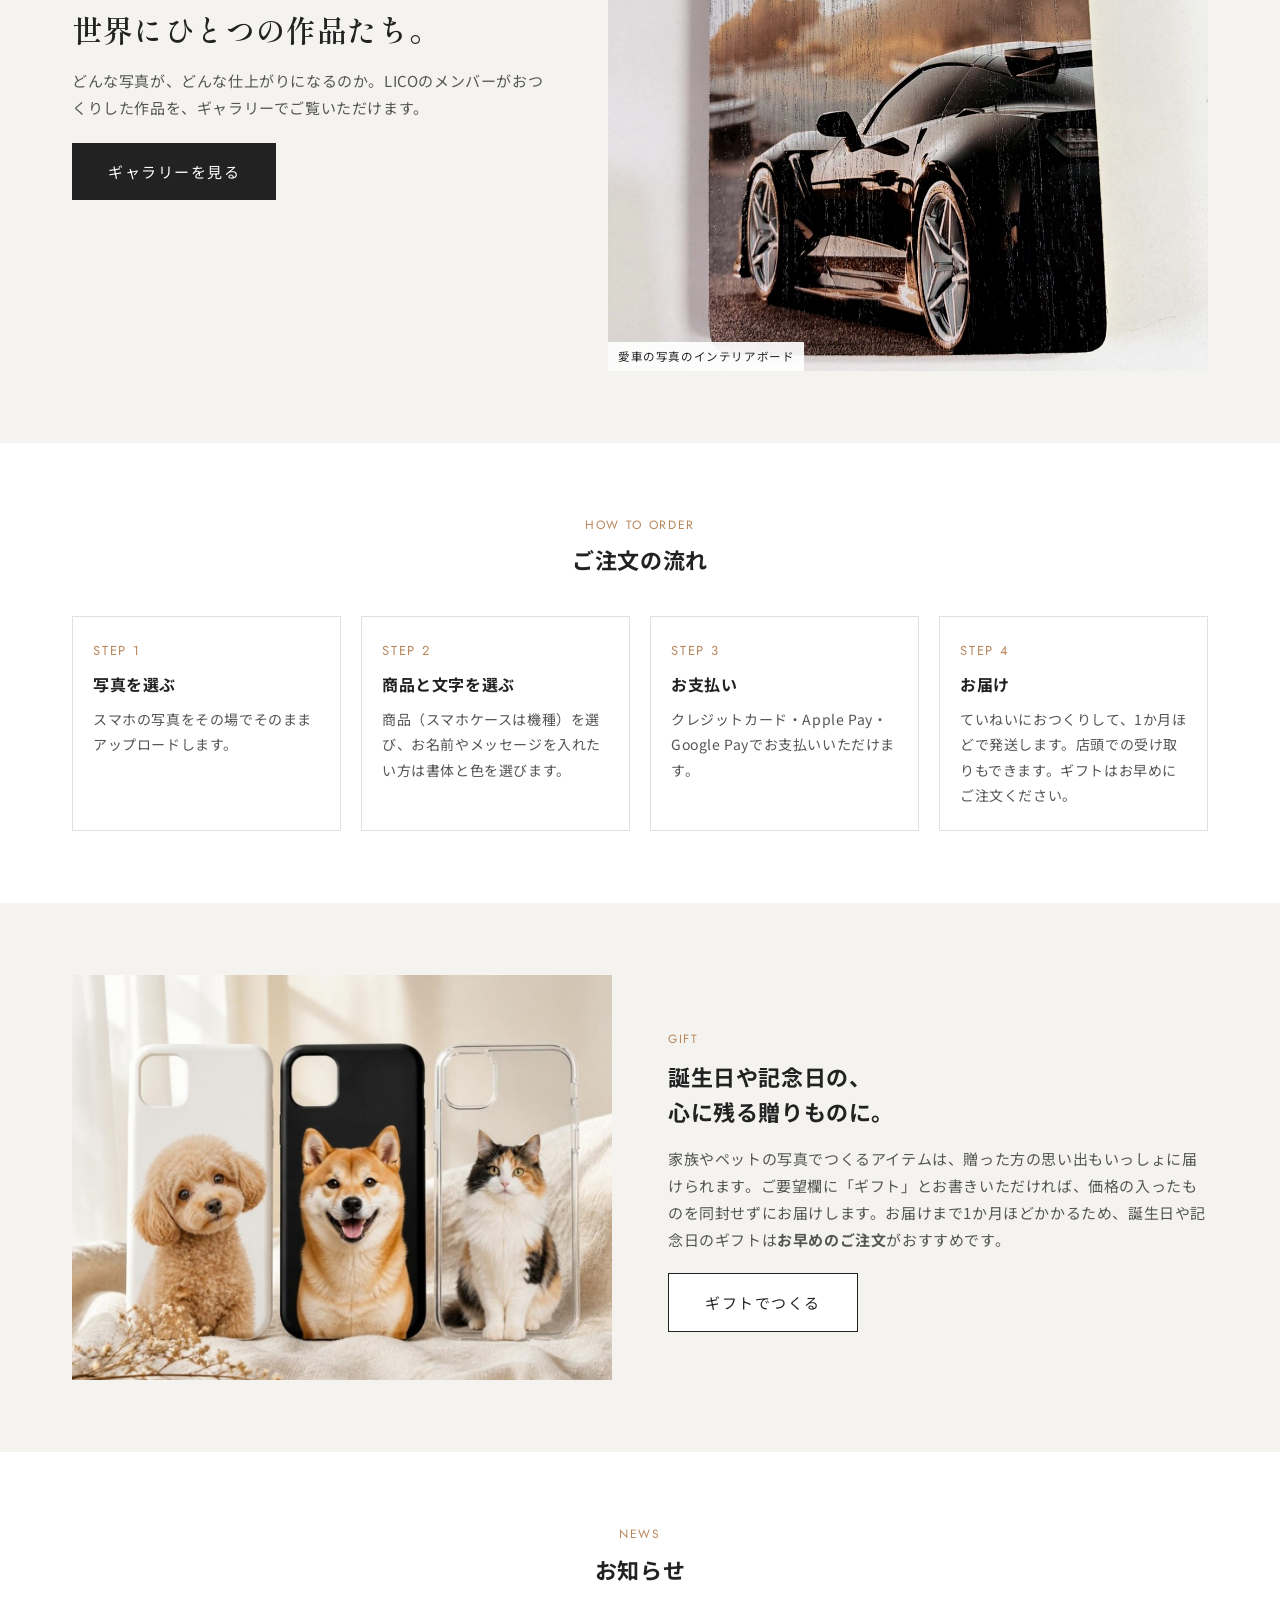
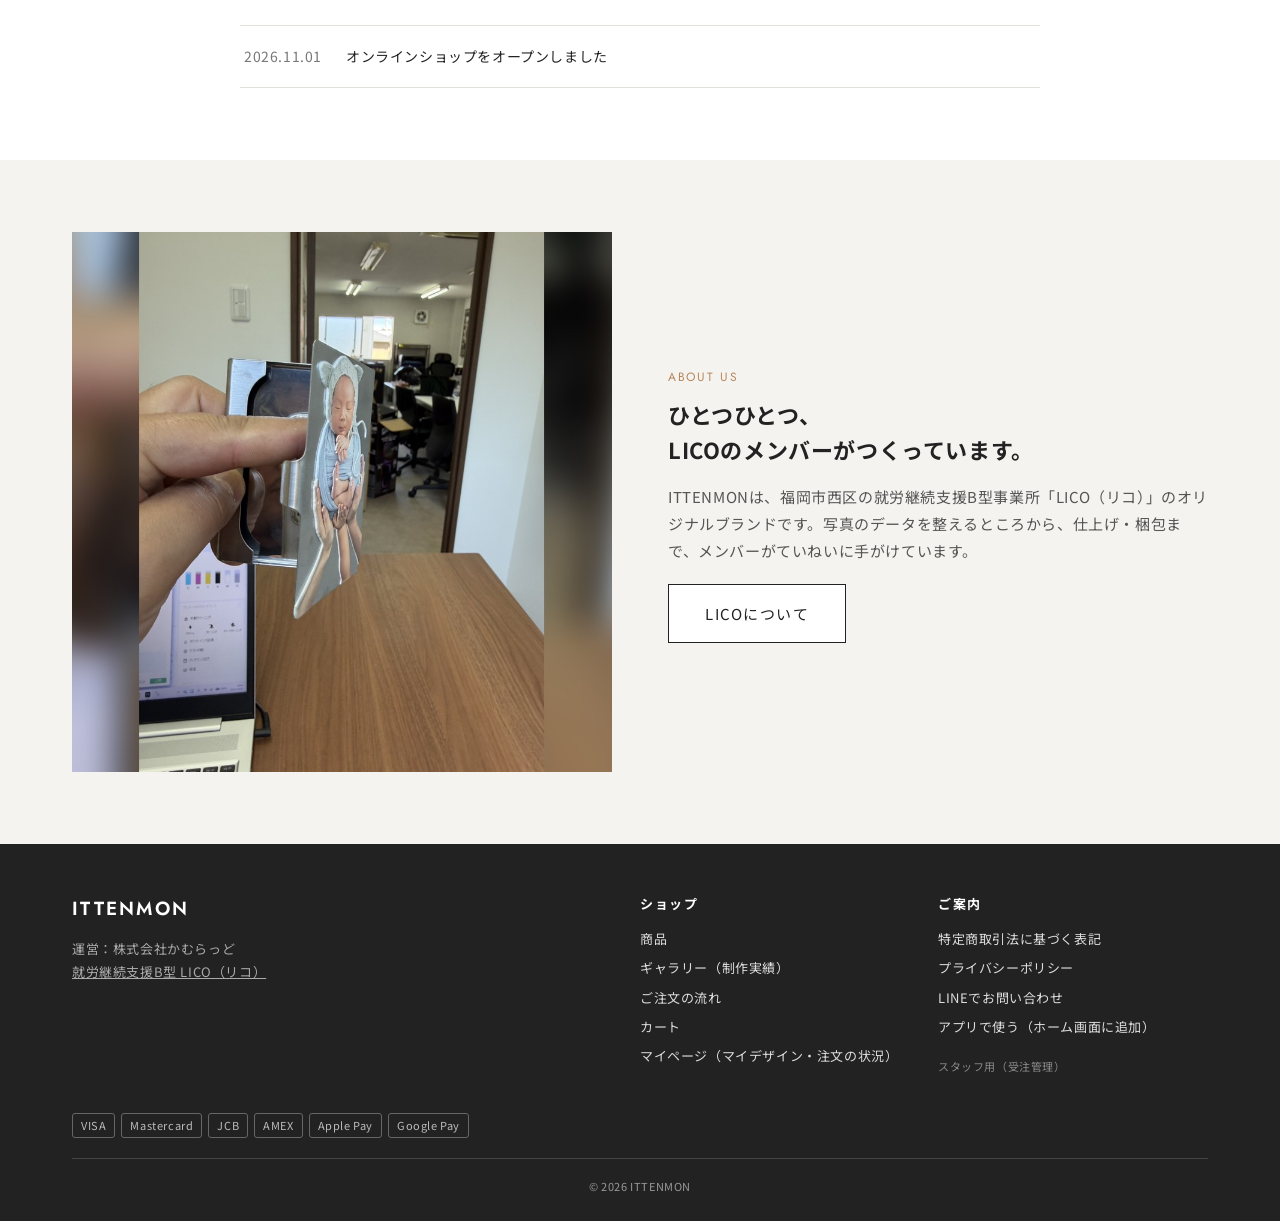
==== commit 31676f6b: "購入率の改善：トップに「1個から・送料無料・写真1枚・4,400円〜」、ギフトは早めの注文の案内（トップ・商品・カート）、デザイン画面に「見本の写真で試してみる」 Co-Authored-By: Cl" ====
--- a/index.html
+++ b/index.html
@@ -73,6 +73,9 @@
 .gal-pics a:hover img{transform:scale(1.04)}
 .gal-pics.one{grid-template-columns:1fr}
 .gal-pics.one img{aspect-ratio:4/5;max-height:620px}
+.hero-badges{list-style:none;display:flex;flex-wrap:wrap;gap:8px;margin:0 0 20px;padding:0}
+.hero-badges li{border:1px solid var(--accent);color:var(--accent);font-size:13px;font-weight:500;padding:5px 12px;border-radius:999px;background:#fff}
+.hero-gift{font-size:13px;color:#555;margin-top:14px}
 .gal-pics span{position:absolute;left:0;bottom:0;background:rgba(255,255,255,.92);font-size:11.5px;padding:4px 10px}
 </style>
 <link rel="manifest" href="manifest.webmanifest">
@@ -91,8 +94,10 @@
   <div>
     <p class="sub">PHOTO CASE SERIES</p>
     <h1>いちばん好きな写真を、<br>毎日持ち歩こう。</h1>
-    <p style="margin-bottom:24px;color:#555">うちの子の写真も、家族の思い出の一枚も。<br>スマホから写真を選ぶだけで、世界にひとつのスマホケースや名刺入れができあがります。</p>
-    <a href="product.html" class="btn">商品を見る</a>
+    <p style="margin-bottom:16px;color:#555">うちの子の写真も、家族の思い出の一枚も。<br>スマホから写真を選ぶだけで、世界にひとつのスマホケースや名刺入れができあがります。</p>
+    <ul class="hero-badges"><li>1個からOK</li><li>送料無料</li><li>写真1枚でつくれる</li><li>4,400円〜（税込）</li></ul>
+    <a href="product.html" class="btn">写真をえらんでつくる</a>
+    <p class="hero-gift">🎁 ギフトは、お届けまで1か月ほどかかるため、お早めのご注文がおすすめです。</p>
   </div>
 </div></div>
 
@@ -122,7 +127,7 @@
       <li><span class="n">STEP 1</span><h3>写真を選ぶ</h3><p>スマホの写真をその場でそのままアップロードします。</p></li>
       <li><span class="n">STEP 2</span><h3>商品と文字を選ぶ</h3><p>商品（スマホケースは機種）を選び、お名前やメッセージを入れたい方は書体と色を選びます。</p></li>
       <li><span class="n">STEP 3</span><h3>お支払い</h3><p>クレジットカード・Apple Pay・Google Payでお支払いいただけます。</p></li>
-      <li><span class="n">STEP 4</span><h3>お届け</h3><p>ていねいにおつくりして、1か月ほどで発送します。店頭での受け取りもできます。</p></li>
+      <li><span class="n">STEP 4</span><h3>お届け</h3><p>ていねいにおつくりして、1か月ほどで発送します。店頭での受け取りもできます。ギフトはお早めにご注文ください。</p></li>
     </ol>
   </div>
 </section>
@@ -133,7 +138,7 @@
     <div>
       <span class="en" style="font-size:12px;color:var(--accent)">GIFT</span>
       <h3>誕生日や記念日の、<br>心に残る贈りものに。</h3>
-      <p>家族やペットの写真でつくるアイテムは、贈った方の思い出もいっしょに届けられます。ご要望欄に「ギフト」とお書きいただければ、価格の入ったものを同封せずにお届けします。</p>
+      <p>家族やペットの写真でつくるアイテムは、贈った方の思い出もいっしょに届けられます。ご要望欄に「ギフト」とお書きいただければ、価格の入ったものを同封せずにお届けします。お届けまで1か月ほどかかるため、誕生日や記念日のギフトは<b>お早めのご注文</b>がおすすめです。</p>
       <a href="product.html" class="btn btn-line">ギフトでつくる</a>
     </div>
   </div>
@@ -161,8 +166,8 @@
 </section>
 
 <div id="site-footer"></div>
-<script src="js/config.js?v=1020a"></script>
-<script src="js/common.js?v=1101a"></script>
+<script src="js/config.js?v=1107d"></script>
+<script src="js/common.js?v=1107b"></script>
 <script src="js/gallery.js?v=1020a"></script>
 <script src="js/chatbot.js?v=1020a" defer></script>
 <script>
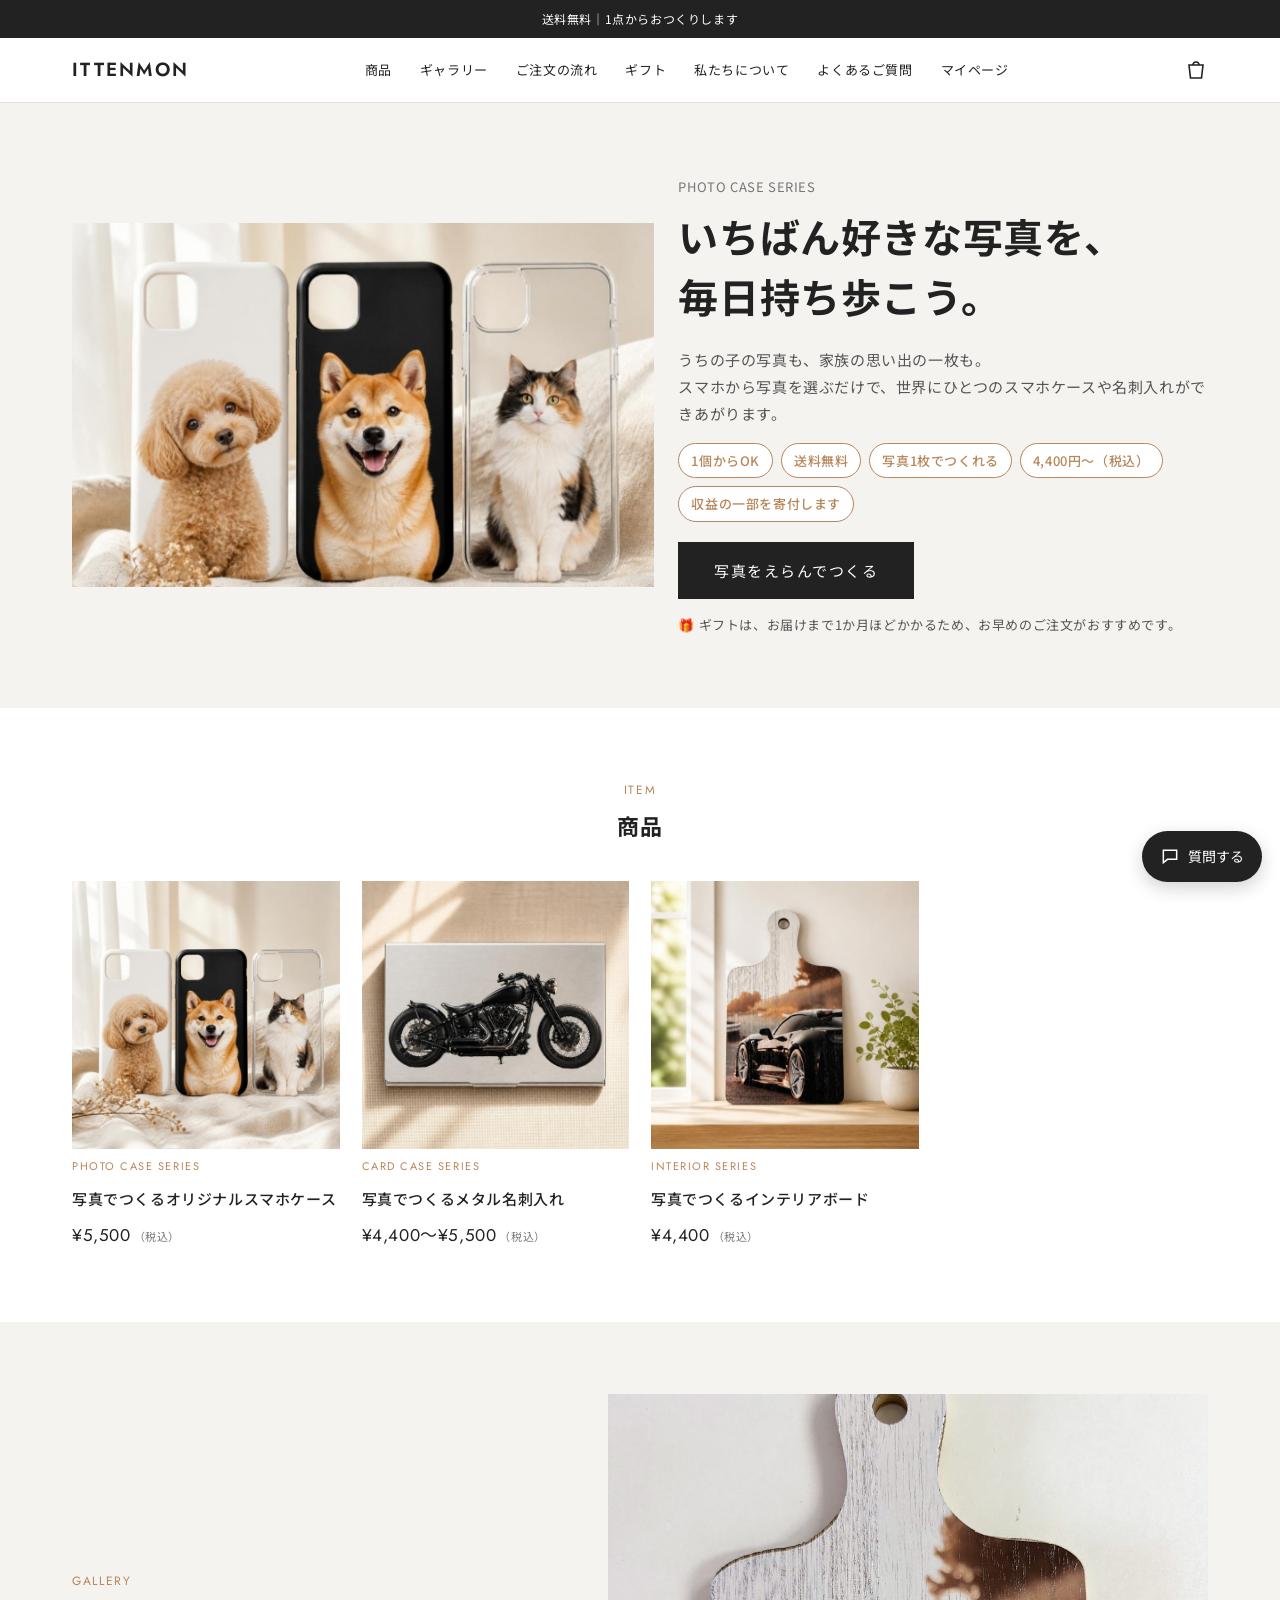
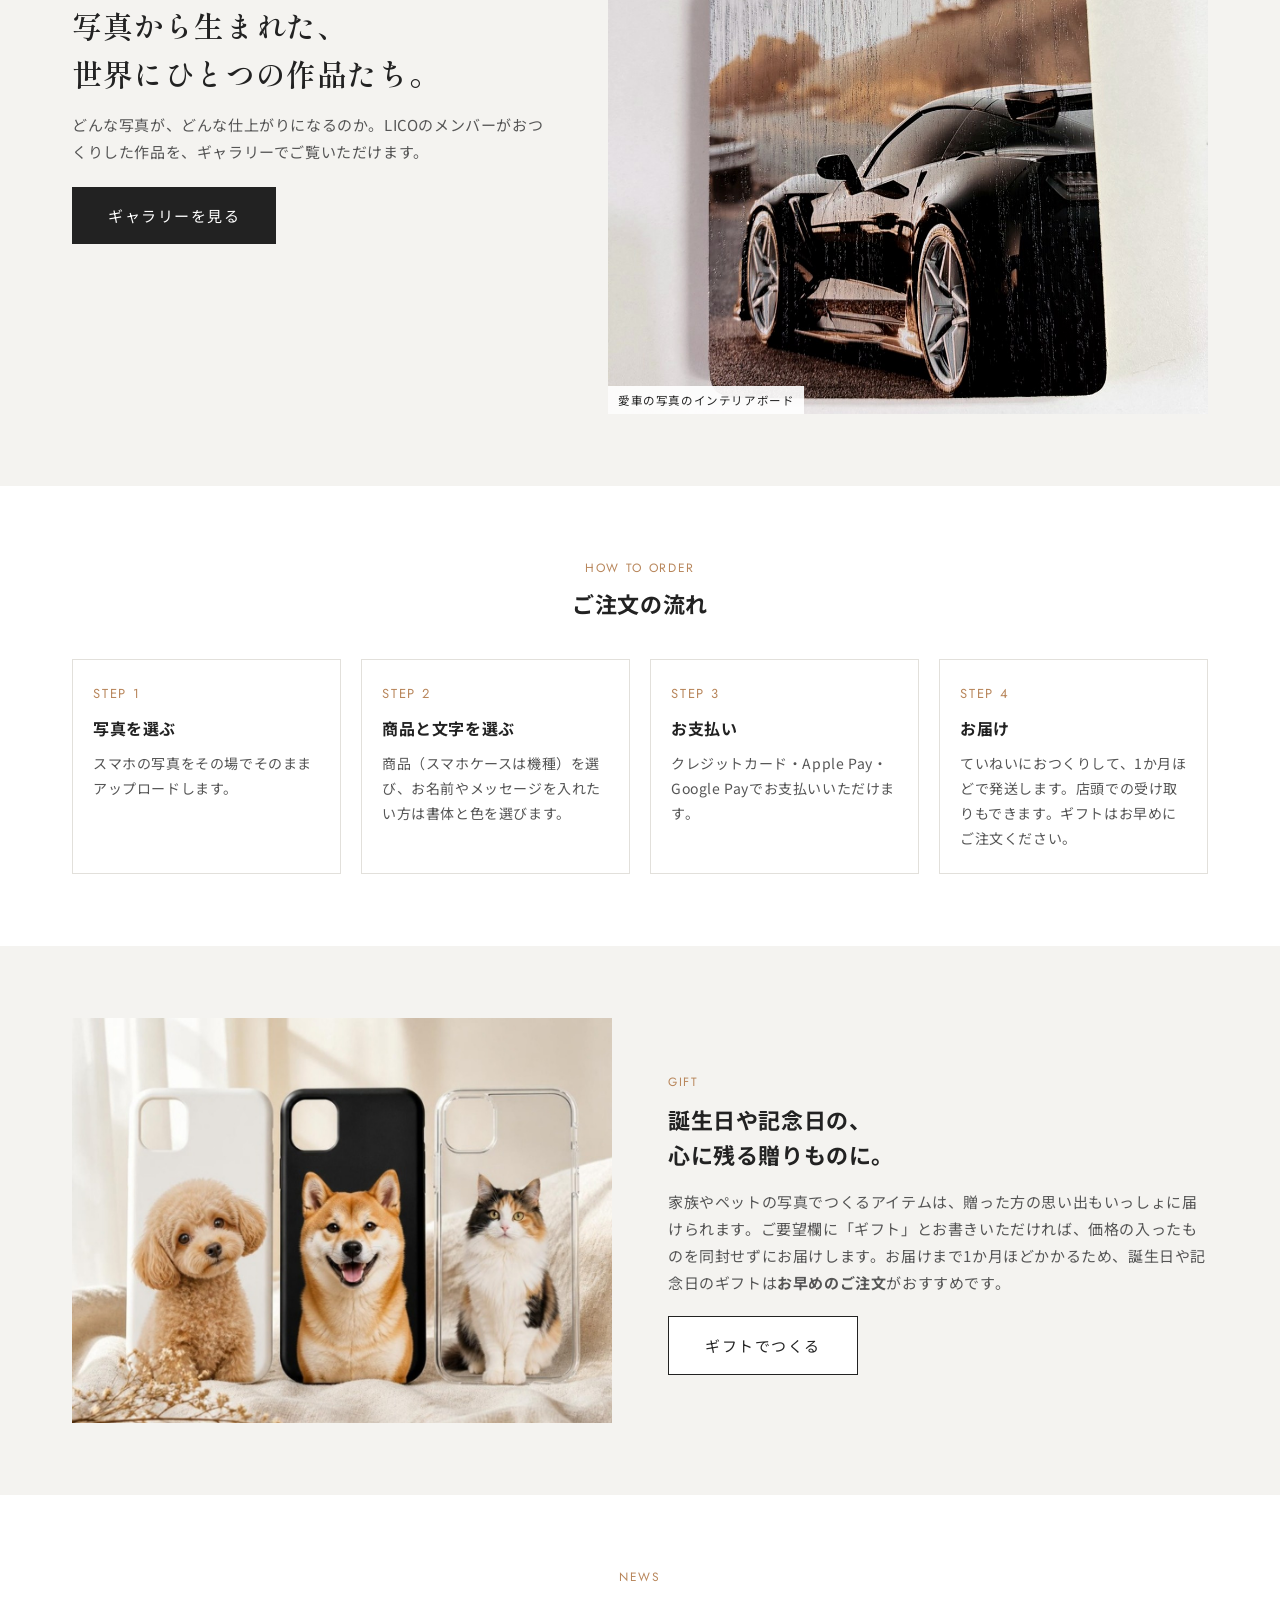
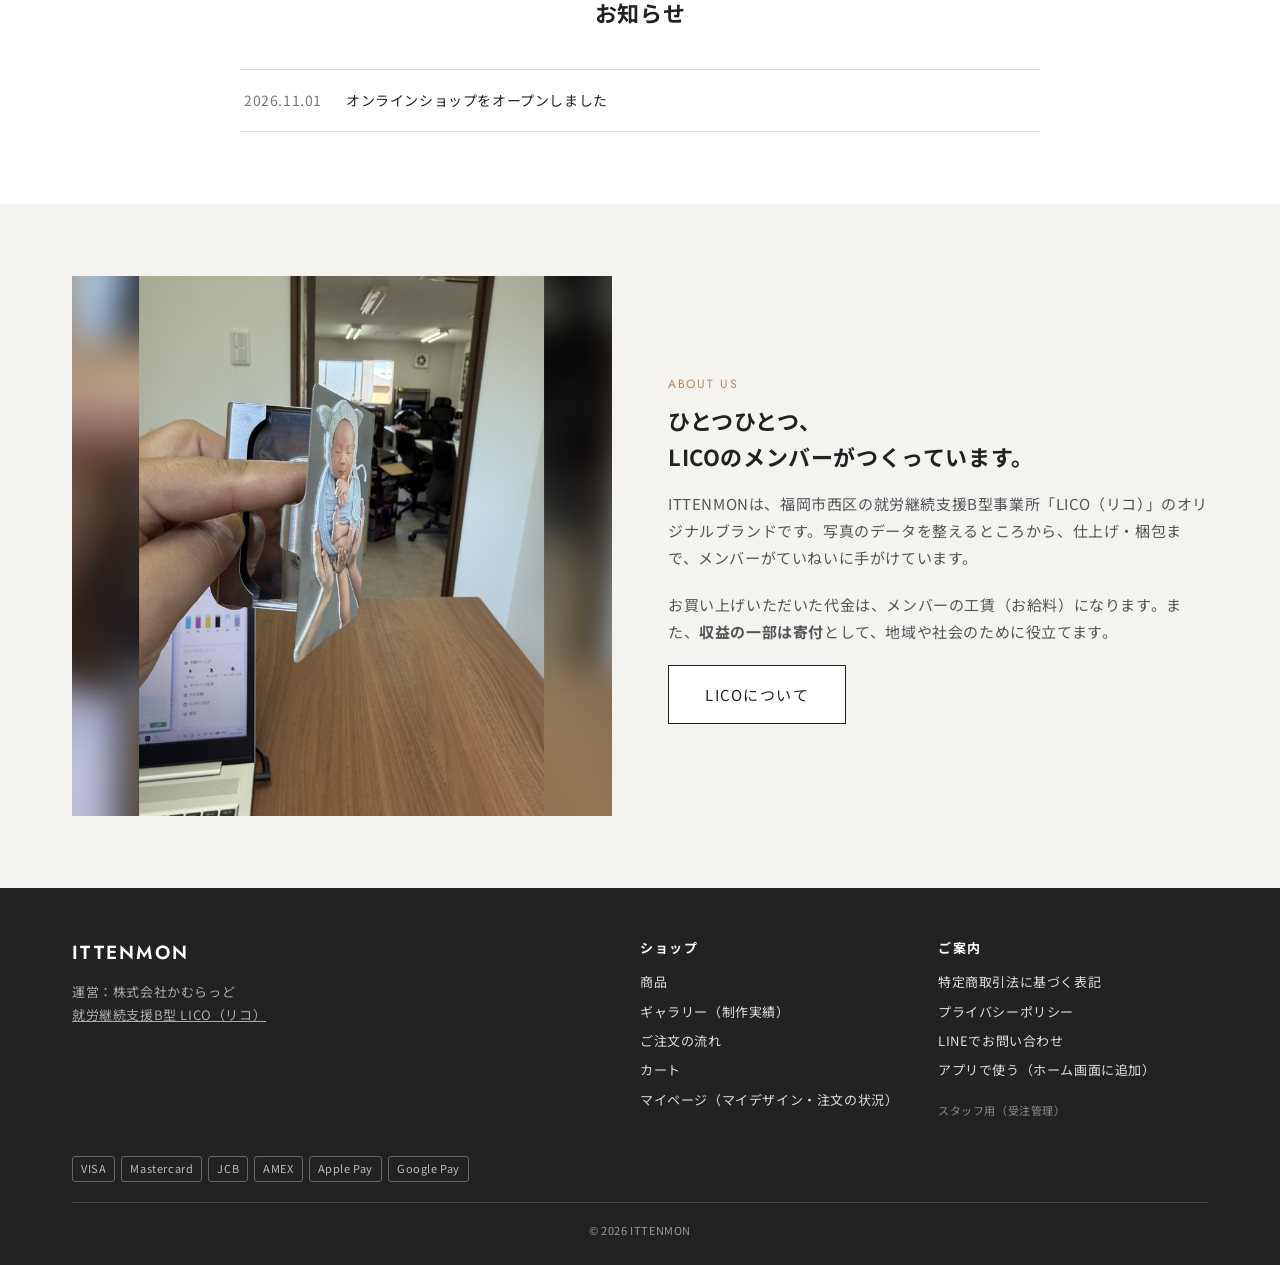
==== commit 182ea9a1: "トップに「収益の一部を寄付します」とメンバーの工賃になることを追加 Co-Authored-By: Claude Opus 5.5 <noreply@anthropic.com>" ====
--- a/index.html
+++ b/index.html
@@ -95,7 +95,7 @@
     <p class="sub">PHOTO CASE SERIES</p>
     <h1>いちばん好きな写真を、<br>毎日持ち歩こう。</h1>
     <p style="margin-bottom:16px;color:#555">うちの子の写真も、家族の思い出の一枚も。<br>スマホから写真を選ぶだけで、世界にひとつのスマホケースや名刺入れができあがります。</p>
-    <ul class="hero-badges"><li>1個からOK</li><li>送料無料</li><li>写真1枚でつくれる</li><li>4,400円〜（税込）</li></ul>
+    <ul class="hero-badges"><li>1個からOK</li><li>送料無料</li><li>写真1枚でつくれる</li><li>4,400円〜（税込）</li><li>収益の一部を寄付します</li></ul>
     <a href="product.html" class="btn">写真をえらんでつくる</a>
     <p class="hero-gift">🎁 ギフトは、お届けまで1か月ほどかかるため、お早めのご注文がおすすめです。</p>
   </div>
@@ -160,6 +160,7 @@
       <span class="en" style="font-size:12px;color:var(--accent)">ABOUT US</span>
       <h3>ひとつひとつ、<br>LICOのメンバーがつくっています。</h3>
       <p>ITTENMONは、福岡市西区の就労継続支援B型事業所「LICO（リコ）」のオリジナルブランドです。写真のデータを整えるところから、仕上げ・梱包まで、メンバーがていねいに手がけています。</p>
+      <p>お買い上げいただいた代金は、メンバーの工賃（お給料）になります。また、<b>収益の一部は寄付</b>として、地域や社会のために役立てます。</p>
       <a href="https://syurob-lico-fukuoka.github.io/syuroB-LICO/" class="btn btn-line" target="_blank" rel="noopener">LICOについて</a>
     </div>
   </div>
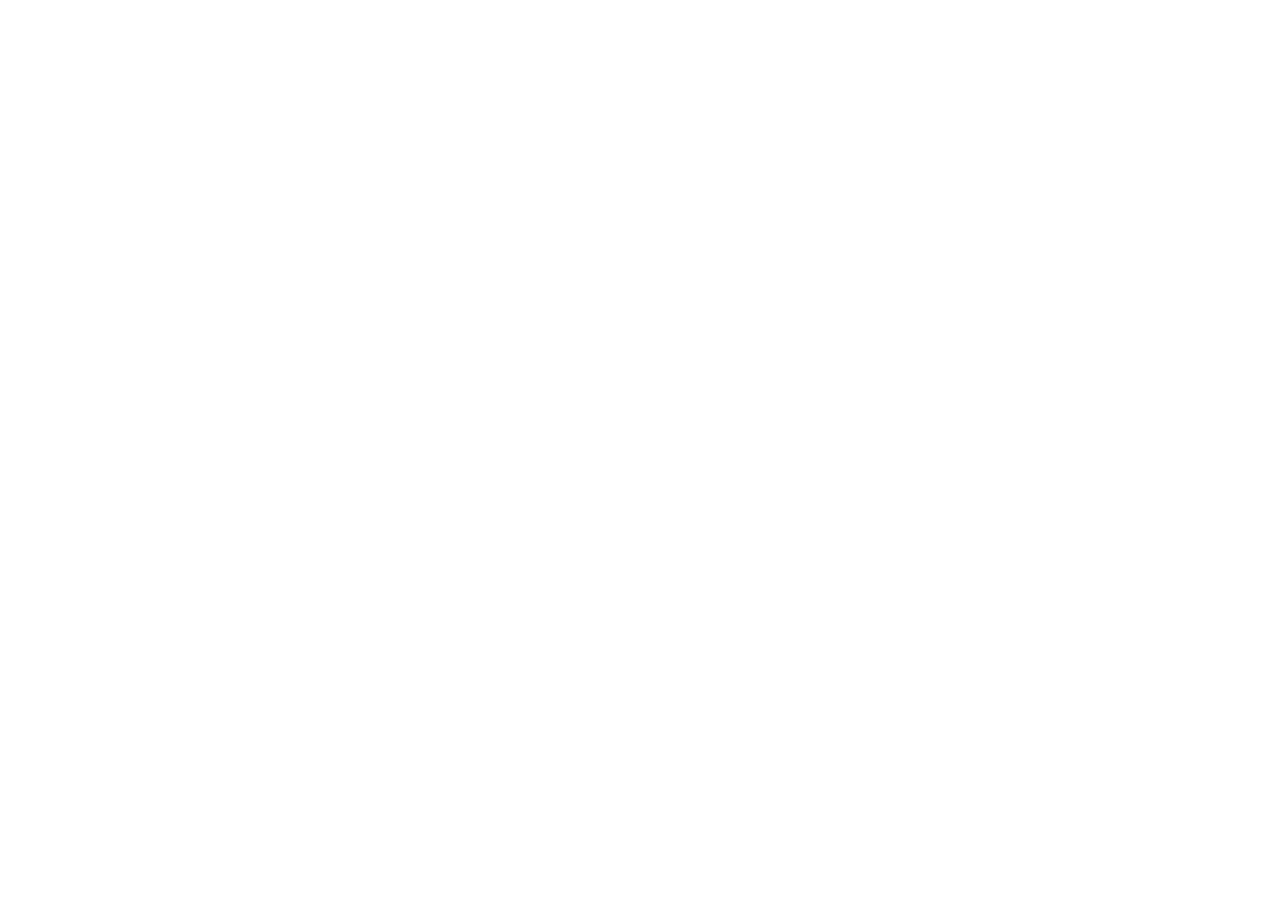
==== commit d7c53527: "新しいアドレス https://syurob-lico-fukuoka.github.io/ittenmon/ へ自動で移動するようにした Co-Authored-By: Claude Opus 5." ====
--- a/index.html
+++ b/index.html
@@ -1,190 +1,6 @@
-<!doctype html>
-<html lang="ja">
-<head>
-<meta charset="utf-8">
-<meta name="viewport" content="width=device-width, initial-scale=1, viewport-fit=cover">
-<title>ITTENMON｜写真でつくるスマホケース・名刺入れ・インテリアボード</title>
-<meta name="description" content="ITTENMON は、福岡市の就労継続支援B型事業所LICO（リコ）が手がけるオンラインショップです。お気に入りの写真で、世界にひとつのスマホケース・名刺入れ・インテリアボードをおつくりします。">
-<link rel="canonical" href="https://syurob-lico-fukuoka.github.io/LICO_PET_original/">
-<meta property="og:type" content="website">
-<meta property="og:site_name" content="ITTENMON">
-<meta property="og:title" content="ITTENMON｜写真でつくるスマホケース・名刺入れ・インテリアボード">
-<meta property="og:description" content="お気に入りの写真で、世界にひとつのスマホケースや名刺入れを。福岡市の就労継続支援B型事業所LICOがおつくりします。">
-<meta property="og:url" content="https://syurob-lico-fukuoka.github.io/LICO_PET_original/">
-<meta property="og:image" content="https://syurob-lico-fukuoka.github.io/LICO_PET_original/img/phonecase.jpg">
-<meta property="og:locale" content="ja_JP">
-<meta name="twitter:card" content="summary_large_image">
-<script type="application/ld+json">{"@context":"https://schema.org","@type":"OnlineStore","name":"ITTENMON","url":"https://syurob-lico-fukuoka.github.io/LICO_PET_original/","parentOrganization":{"@type":"Organization","name":"株式会社かむらっど"},"sameAs":["https://syurob-lico-fukuoka.github.io/syuroB-LICO/"]}</script>
-<link rel="preconnect" href="https://fonts.googleapis.com">
-<link rel="preconnect" href="https://fonts.gstatic.com" crossorigin>
-<link href="https://fonts.googleapis.com/css2?family=Noto+Sans+JP:wght@400;500;700&family=Jost:wght@400;500;600&family=Shippori+Mincho:wght@600&display=swap" rel="stylesheet">
-<link rel="stylesheet" href="css/shop.css?v=1101a">
-<style>
-.hero{position:relative;background:var(--bg-sub);overflow:hidden}
-.hero-in{display:grid;gap:24px;align-items:center;padding-block:40px}
-@media(min-width:900px){.hero-in{grid-template-columns:1.1fr 1fr;padding-block:72px}}
-.hero img{width:100%;aspect-ratio:16/10;object-fit:cover}
-.hero .sub{font-size:13px;color:var(--sub)}
-.hero h1{font-size:clamp(24px,4vw,40px);line-height:1.5;margin:8px 0 20px;text-wrap:balance}
-section.sec{padding-block:72px}
-@media(max-width:767px){section.sec{padding-block:52px}}
-.sec-title{text-align:center;margin-bottom:36px}
-.sec-title .en{font-size:12px;color:var(--accent);display:block}
-.sec-title h2{font-size:22px;margin-top:4px}
-.bg-sub{background:var(--bg-sub)}
-.feature{display:grid;gap:28px;align-items:center}
-@media(min-width:900px){.feature{grid-template-columns:1fr 1fr;gap:56px}}
-.feature img{aspect-ratio:1;object-fit:cover;width:100%}
-.feature .price{font-family:var(--f-en);font-size:24px;margin:8px 0 16px}
-.feature .price small{font-family:var(--f-body);font-size:12px;color:var(--sub);margin-left:4px}
-.howto{display:grid;gap:20px;counter-reset:s}
-@media(min-width:768px){.howto{grid-template-columns:repeat(4,1fr)}}
-.howto li{list-style:none;background:#fff;border:1px solid var(--line);padding:22px 20px;display:flex;flex-direction:column;gap:8px}
-.howto .n{font-family:var(--f-en);color:var(--accent);font-size:13px;letter-spacing:.14em}
-.howto h3{font-size:16px}
-.howto p{font-size:14px;color:#555}
-.two{display:grid;gap:32px;align-items:center}
-@media(min-width:768px){.two{grid-template-columns:1fr 1fr;gap:56px}}
-.two .ph{aspect-ratio:4/3;background:var(--img);display:flex;align-items:center;justify-content:center;color:#a9a59c;font-size:12px}
-.two h3{font-size:22px;line-height:1.6;margin:8px 0 16px}
-.two p{color:#555;margin-bottom:20px}
-.news{max-width:800px;margin:0 auto;list-style:none;border-top:1px solid var(--line)}
-.news li{display:flex;gap:24px;padding:18px 4px;border-bottom:1px solid var(--line);font-size:14px}
-.news time{color:var(--sub);flex-shrink:0}
-@media(max-width:767px){.news li{flex-direction:column;gap:2px}}
-.plist{display:grid;gap:22px;grid-template-columns:repeat(auto-fill,minmax(220px,1fr))}
-.pcard{display:flex;flex-direction:column;gap:8px;color:inherit;text-decoration:none}
-.pcard .ph{aspect-ratio:1;background:#f4f2ee;overflow:hidden}
-.pcard .ph img{width:100%;height:100%;object-fit:cover;transition:transform .3s}
-.pcard:hover .ph img{transform:scale(1.03)}
-.pcard .s{font-family:var(--f-en);font-size:11px;letter-spacing:.14em;color:var(--accent)}
-.pcard .n{font-size:15px;font-weight:500}
-.pcard .pr{font-family:var(--f-en);font-size:17px}
-.pcard .pr small{font-size:11px;color:var(--sub);margin-left:3px}
-.gal{display:grid;gap:28px;align-items:center}
-@media(min-width:900px){.gal{grid-template-columns:1fr 1.25fr;gap:56px}}
-.gal h3{font-family:"Shippori Mincho",serif;font-weight:600;font-size:clamp(22px,3vw,30px);line-height:1.6;margin:8px 0 14px}
-.gal p{color:#555;margin-bottom:22px}
-.gal-pics{display:grid;gap:10px;grid-template-columns:repeat(2,1fr)}
-.gal-pics a{position:relative;overflow:hidden;background:var(--img);display:block}
-.gal-pics a:first-child{grid-row:span 2}
-.gal-pics img{width:100%;height:100%;object-fit:cover;aspect-ratio:3/4;transition:transform .6s cubic-bezier(.2,.7,.2,1)}
-.gal-pics a:not(:first-child) img{aspect-ratio:1}
-.gal-pics a:hover img{transform:scale(1.04)}
-.gal-pics.one{grid-template-columns:1fr}
-.gal-pics.one img{aspect-ratio:4/5;max-height:620px}
-.hero-badges{list-style:none;display:flex;flex-wrap:wrap;gap:8px;margin:0 0 20px;padding:0}
-.hero-badges li{border:1px solid var(--accent);color:var(--accent);font-size:13px;font-weight:500;padding:5px 12px;border-radius:999px;background:#fff}
-.hero-gift{font-size:13px;color:#555;margin-top:14px}
-.gal-pics span{position:absolute;left:0;bottom:0;background:rgba(255,255,255,.92);font-size:11.5px;padding:4px 10px}
-</style>
-<link rel="manifest" href="manifest.webmanifest">
-<meta name="theme-color" content="#ffffff">
-<link rel="apple-touch-icon" href="img/app/shop-180.png">
-<link rel="icon" href="img/app/shop-192.png">
-<meta name="apple-mobile-web-app-capable" content="yes">
-<meta name="mobile-web-app-capable" content="yes">
-<meta name="apple-mobile-web-app-title" content="ITTENMON">
-</head>
-<body>
-<div id="site-header"></div>
-
-<div class="hero"><div class="wrap hero-in">
-  <img src="img/phonecase.jpg?v=1017a" alt="ペットの写真をプリントした白・黒・透明のスマホケース">
-  <div>
-    <p class="sub">PHOTO CASE SERIES</p>
-    <h1>いちばん好きな写真を、<br>毎日持ち歩こう。</h1>
-    <p style="margin-bottom:16px;color:#555">うちの子の写真も、家族の思い出の一枚も。<br>スマホから写真を選ぶだけで、世界にひとつのスマホケースや名刺入れができあがります。</p>
-    <ul class="hero-badges"><li>1個からOK</li><li>送料無料</li><li>写真1枚でつくれる</li><li>4,400円〜（税込）</li><li>収益の一部を寄付します</li></ul>
-    <a href="product.html" class="btn">写真をえらんでつくる</a>
-    <p class="hero-gift">🎁 ギフトは、お届けまで1か月ほどかかるため、お早めのご注文がおすすめです。</p>
-  </div>
-</div></div>
-
-<section class="sec" id="item">
-  <div class="wrap">
-    <div class="sec-title"><span class="en">ITEM</span><h2>商品</h2></div>
-    <div class="plist" id="plist"></div>
-  </div>
-</section>
-
-<section class="sec bg-sub" id="gallery">
-  <div class="wrap gal">
-    <div>
-      <span class="en" style="font-size:12px;color:var(--accent)">GALLERY</span>
-      <h3>写真から生まれた、<br>世界にひとつの作品たち。</h3>
-      <p>どんな写真が、どんな仕上がりになるのか。LICOのメンバーがおつくりした作品を、ギャラリーでご覧いただけます。</p>
-      <a href="gallery.html" class="btn">ギャラリーを見る</a>
-    </div>
-    <div class="gal-pics" id="galPics"></div>
-  </div>
-</section>
-
-<section class="sec" id="howto">
-  <div class="wrap">
-    <div class="sec-title"><span class="en">HOW TO ORDER</span><h2>ご注文の流れ</h2></div>
-    <ol class="howto">
-      <li><span class="n">STEP 1</span><h3>写真を選ぶ</h3><p>スマホの写真をその場でそのままアップロードします。</p></li>
-      <li><span class="n">STEP 2</span><h3>商品と文字を選ぶ</h3><p>商品（スマホケースは機種）を選び、お名前やメッセージを入れたい方は書体と色を選びます。</p></li>
-      <li><span class="n">STEP 3</span><h3>お支払い</h3><p>クレジットカード・Apple Pay・Google Payでお支払いいただけます。</p></li>
-      <li><span class="n">STEP 4</span><h3>お届け</h3><p>ていねいにおつくりして、1か月ほどで発送します。店頭での受け取りもできます。ギフトはお早めにご注文ください。</p></li>
-    </ol>
-  </div>
-</section>
-
-<section class="sec bg-sub" id="gift">
-  <div class="wrap two">
-    <img src="img/phonecase.jpg?v=1017a" alt="ギフトにもおすすめのオリジナルケース" style="aspect-ratio:4/3;object-fit:cover;width:100%">
-    <div>
-      <span class="en" style="font-size:12px;color:var(--accent)">GIFT</span>
-      <h3>誕生日や記念日の、<br>心に残る贈りものに。</h3>
-      <p>家族やペットの写真でつくるアイテムは、贈った方の思い出もいっしょに届けられます。ご要望欄に「ギフト」とお書きいただければ、価格の入ったものを同封せずにお届けします。お届けまで1か月ほどかかるため、誕生日や記念日のギフトは<b>お早めのご注文</b>がおすすめです。</p>
-      <a href="product.html" class="btn btn-line">ギフトでつくる</a>
-    </div>
-  </div>
-</section>
-
-<section class="sec" id="news">
-  <div class="wrap">
-    <div class="sec-title"><span class="en">NEWS</span><h2>お知らせ</h2></div>
-    <ul class="news">
-      <li><time>2026.11.01</time><span>オンラインショップをオープンしました</span></li>
-    </ul>
-  </div>
-</section>
-
-<section class="sec bg-sub" id="about">
-  <div class="wrap two">
-    <img src="img/sample-work.jpg?v=1017a" alt="LICOでのものづくり" style="aspect-ratio:1;object-fit:cover;width:100%">
-    <div>
-      <span class="en" style="font-size:12px;color:var(--accent)">ABOUT US</span>
-      <h3>ひとつひとつ、<br>LICOのメンバーがつくっています。</h3>
-      <p>ITTENMONは、福岡市西区の就労継続支援B型事業所「LICO（リコ）」のオリジナルブランドです。写真のデータを整えるところから、仕上げ・梱包まで、メンバーがていねいに手がけています。</p>
-      <p>お買い上げいただいた代金は、メンバーの工賃（お給料）になります。また、<b>収益の一部は寄付</b>として、地域や社会のために役立てます。</p>
-      <a href="https://syurob-lico-fukuoka.github.io/syuroB-LICO/" class="btn btn-line" target="_blank" rel="noopener">LICOについて</a>
-    </div>
-  </div>
-</section>
-
-<div id="site-footer"></div>
-<script src="js/config.js?v=1107d"></script>
-<script src="js/common.js?v=1107b"></script>
-<script src="js/gallery.js?v=1020a"></script>
-<script src="js/chatbot.js?v=1020a" defer></script>
-<script>
-  const {S, yen, chrome} = window.LICO;
-  chrome();
-  const esc = window.LICO.esc;
-  document.getElementById("plist").innerHTML = S.PRODUCTS.map(p => `<a class="pcard" href="product.html?id=${p.id}">
-    <div class="ph"><img src="${esc(p.images[0])}" alt="${esc(p.name)}の見本" loading="lazy"></div>
-    <span class="s">${esc(p.series)}</span><span class="n">${esc(p.name)}</span>
-    <span class="pr">${p.kind === "variant" ? p.variants.map(v => yen(v.price)).join("〜") : yen(p.price)}<small>（税込）</small></span></a>`).join("");
-  // ギャラリー：おすすめ（pick）→新しい順に最大3件
-  const G = (window.ITTENMON_GALLERY || []).slice().sort((a,b) => (b.pick?1:0)-(a.pick?1:0) || String(b.date||"").localeCompare(String(a.date||""))).slice(0, 3);
-  const gp = document.getElementById("galPics");
-  if(!G.length) document.getElementById("gallery").hidden = true;
-  gp.classList.toggle("one", G.length < 3);
-  gp.innerHTML = (G.length < 3 ? G.slice(0,1) : G).map(w => `<a href="gallery.html?item=${encodeURIComponent(w.product)}"><img src="${esc(w.img)}" alt="${esc(w.title)}" loading="lazy"><span>${esc(w.title)}</span></a>`).join("");
-</script>
-</body>
-</html>
+<!doctype html><html lang="ja"><head><meta charset="utf-8"><meta name="robots" content="noindex">
+<title>ITTENMON（新しいアドレスへ移動しました）</title>
+<link rel="canonical" href="https://syurob-lico-fukuoka.github.io/ittenmon/index.html">
+<meta http-equiv="refresh" content="0;url=https://syurob-lico-fukuoka.github.io/ittenmon/index.html">
+<script>location.replace("https://syurob-lico-fukuoka.github.io/ittenmon/index.html" + location.search + location.hash);</script>
+</head><body><p>ITTENMONは新しいアドレスに移動しました。<a href="https://syurob-lico-fukuoka.github.io/ittenmon/index.html">こちらを開いてください</a></p></body></html>
